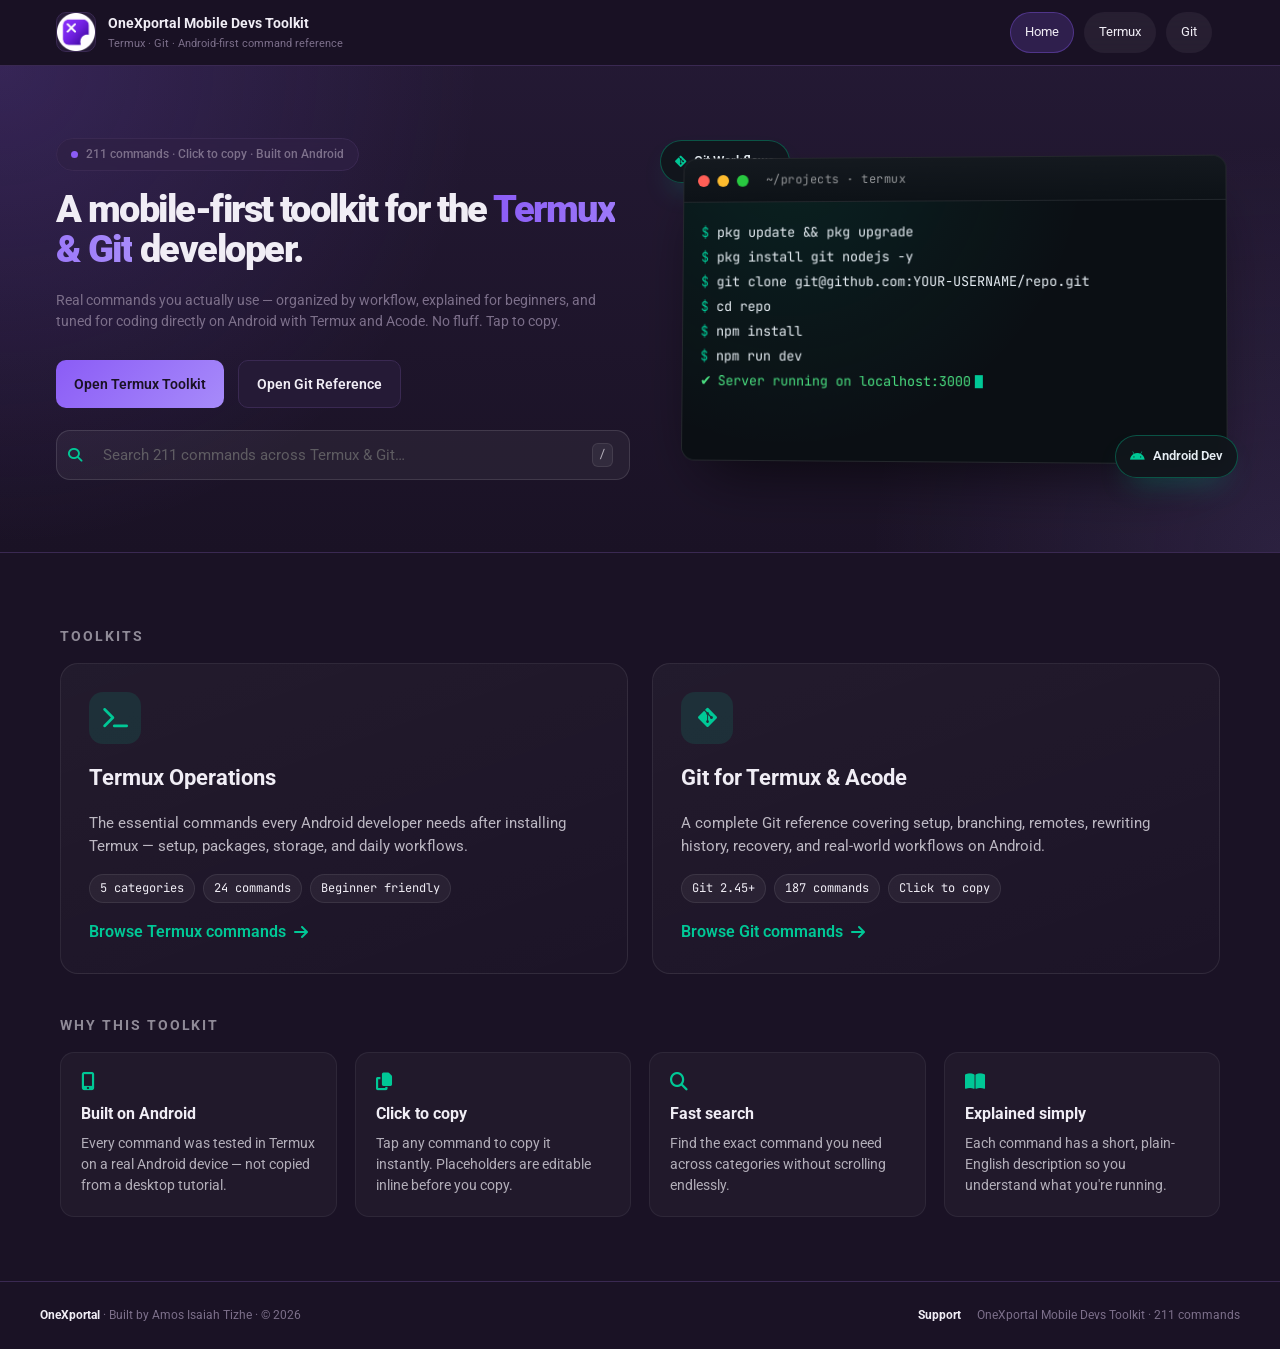
==== index.html @ 74a606c3 "refactor: update search input width to auto and enhance navigation links" ====
<!DOCTYPE html>
<html lang="en">
<head>
  <meta charset="UTF-8">
  <meta name="viewport" content="width=device-width, initial-scale=1.0">
  <title>OneXportal Mobile Devs Toolkit — Termux &amp; Git Command Reference for Android</title>
  <meta name="description" content="A handcrafted command toolkit for Android developers. Browse 24 Termux essentials and 187 Git commands — all click-to-copy, optimized for Termux and Acode.">
  <meta name="author" content="Amos Isaiah Tizhe — OneXportal">
  <link rel="icon" type="image/png" sizes="32x32" href="img/favicon.png">
  <link rel="icon" type="image/png" sizes="16x16" href="img/favicon.png">
  <link rel="stylesheet" href="https://cdnjs.cloudflare.com/ajax/libs/font-awesome/6.5.1/css/all.min.css">
  <link rel="preconnect" href="https://fonts.googleapis.com">
  <link
    href="https://fonts.googleapis.com/css2?family=Roboto:wght@400;500;700;900&family=JetBrains+Mono:wght@400;500;700&display=swap"
    rel="stylesheet">
  <link rel="stylesheet" href="assets/css/styles.css">

  <style>
    /* Index-only styles — scoped so they don't affect other pages */
    .home-main { max-width: 1200px; margin: 0 auto; padding: 32px 20px 64px; }

    .toolkit-grid {
      display: grid;
      grid-template-columns: repeat(auto-fit, minmax(280px, 1fr));
      gap: 24px;
      margin-top: 8px;
    }

    .toolkit-card {
      position: relative;
      display: flex;
      flex-direction: column;
      gap: 16px;
      padding: 28px;
      border-radius: 18px;
      background: linear-gradient(160deg, rgba(255,255,255,0.04), rgba(255,255,255,0.01));
      border: 1px solid rgba(255,255,255,0.08);
      text-decoration: none;
      color: inherit;
      transition: transform .25s ease, border-color .25s ease, box-shadow .25s ease;
      overflow: hidden;
    }
    .toolkit-card::before {
      content: "";
      position: absolute; inset: 0;
      background: radial-gradient(600px circle at var(--mx,50%) var(--my,0%), rgba(0,200,150,0.12), transparent 40%);
      opacity: 0; transition: opacity .3s ease;
      pointer-events: none;
    }
    .toolkit-card:hover { transform: translateY(-4px); border-color: rgba(0,200,150,0.4); box-shadow: 0 18px 40px -20px rgba(0,200,150,0.35); }
    .toolkit-card:hover::before { opacity: 1; }

    .toolkit-icon {
      width: 52px; height: 52px;
      display: grid; place-items: center;
      border-radius: 14px;
      background: rgba(0,200,150,0.12);
      color: #00c896;
      font-size: 22px;
    }
    .toolkit-card h3 { margin: 0; font-size: 22px; font-weight: 700; }
    .toolkit-card p  { margin: 0; opacity: .75; line-height: 1.55; font-size: 15px; }

    .toolkit-meta {
      display: flex; flex-wrap: wrap; gap: 8px;
      font-family: "JetBrains Mono", monospace;
      font-size: 12px;
    }
    .toolkit-meta span {
      padding: 4px 10px;
      border-radius: 999px;
      background: rgba(255,255,255,0.05);
      border: 1px solid rgba(255,255,255,0.08);
    }
    .toolkit-cta {
      margin-top: auto;
      display: inline-flex; align-items: center; gap: 8px;
      font-weight: 600; color: #00c896;
    }
    .toolkit-cta i { transition: transform .25s ease; }
    .toolkit-card:hover .toolkit-cta i { transform: translateX(4px); }

    .section-title {
      font-size: 14px; letter-spacing: .14em; text-transform: uppercase;
      opacity: .55; margin: 40px 0 16px;
      font-weight: 700;
    }

    .features {
      display: grid;
      grid-template-columns: repeat(auto-fit, minmax(220px, 1fr));
      gap: 18px;
    }
    .feature {
      padding: 20px; border-radius: 14px;
      background: rgba(255,255,255,0.03);
      border: 1px solid rgba(255,255,255,0.06);
    }
    .feature i { color: #00c896; font-size: 18px; margin-bottom: 10px; display: block; }
    .feature h4 { margin: 0 0 6px; font-size: 16px; }
    .feature p  { margin: 0; opacity: .7; font-size: 14px; line-height: 1.5; }

    /* ---- Search ---- */
    .search-wrap { position: relative; margin-top: 22px; max-width: 640px; }
    .search-box {
      display: flex; align-items: center; gap: 10px;
      padding: 12px 16px;
      border-radius: 14px;
      background: rgba(255,255,255,0.05);
      border: 1px solid rgba(255,255,255,0.12);
      transition: border-color .2s ease, box-shadow .2s ease;
      width: 100%;
    }
    .search-box:focus-within {
      border-color: rgba(0,200,150,0.55);
      box-shadow: 0 0 0 4px rgba(0,200,150,0.12);
    }
    .search-box i { color: #00c896; right: auto; left: 12px; font-size: 14px; position: absolute; pointer-events: none; }
    .search-box input {
      flex: 1; background: transparent; border: 0; outline: 0;
      color: inherit; font: inherit; font-size: 15px; padding-left: 30px;
    }

    .search-box input::placeholder {
  opacity: .7;
}

    .search-box kbd {
      font-family: "JetBrains Mono", monospace; font-size: 11px;
      padding: 2px 6px; border-radius: 6px;
      background: rgba(255,255,255,0.08);
      border: 1px solid rgba(255,255,255,0.12);
      opacity: .7;
    }
    .search-results {
      position: absolute; top: calc(100% + 8px); left: 0; right: 0;
      max-height: 60vh; overflow-y: auto;
      background: #111; color: #fff;
      border: 1px solid rgba(255,255,255,0.12);
      border-radius: 14px;
      box-shadow: 0 20px 50px -20px rgba(0,0,0,0.6);
      z-index: 50;
      display: none;
    }
    .search-results.open { display: block; }
    .search-status {
      padding: 14px 16px; font-size: 13px; opacity: .7;
    }
    .search-group-title {
      padding: 10px 16px 6px;
      font-size: 11px; letter-spacing: .14em; text-transform: uppercase;
      opacity: .55; font-weight: 700;
      position: sticky; top: 0; background: #111;
    }
    .search-item {
      display: block; padding: 10px 16px;
      text-decoration: none; color: inherit;
      border-top: 1px solid rgba(255,255,255,0.04);
    }
    .search-item:hover, .search-item.active { background: rgba(0,200,150,0.10); }
    .search-item code {
      font-family: "JetBrains Mono", monospace; font-size: 13px;
      color: #00c896; display: block;
      white-space: nowrap; overflow: hidden; text-overflow: ellipsis;
    }
    .search-item .desc {
      font-size: 12px; opacity: .65; margin-top: 2px;
      white-space: nowrap; overflow: hidden; text-overflow: ellipsis;
    }
    .search-item mark {
      background: rgba(0,200,150,0.30); color: inherit;
      padding: 0 1px; border-radius: 2px;
    }

    /* ---- Hero layout with terminal ---- */
    .hero-inner { display: grid; grid-template-columns: 1.05fr 1fr; gap: 48px; align-items: center; }
    @media (max-width: 960px) { .hero-inner { grid-template-columns: 1fr; gap: 36px; } }

    .hero-visual { position: relative; }

    .terminal {
      position: relative;
      border-radius: 14px;
      background: #0b0f14;
      border: 1px solid rgba(255,255,255,0.10);
      box-shadow: 0 30px 60px -25px rgba(0,0,0,0.7),
                  0 0 0 1px rgba(0,200,150,0.08) inset;
      overflow: hidden;
      font-family: "JetBrains Mono", monospace;
      transform: perspective(1400px) rotateY(-4deg) rotateX(2deg);
      transition: transform .4s ease;
    }
    .terminal:hover { transform: perspective(1400px) rotateY(-2deg) rotateX(1deg); }

    .terminal-head {
      display: flex; align-items: center; gap: 8px;
      padding: 12px 14px;
      background: linear-gradient(180deg, #14191f, #0d1217);
      border-bottom: 1px solid rgba(255,255,255,0.06);
    }
    .terminal-dot { width: 12px; height: 12px; border-radius: 50%; display: inline-block; }
    .terminal-dot.r { background: #ff5f57; }
    .terminal-dot.y { background: #febc2e; }
    .terminal-dot.g { background: #28c840; }
    .terminal-title {
      margin-left: 10px; font-size: 12px; color: rgba(255,255,255,0.55);
      letter-spacing: .04em;
    }

    .terminal-body {
      padding: 18px 18px 22px;
      font-size: 13.5px;
      line-height: 1.85;
      color: #e6edf3;
      background:
        radial-gradient(600px circle at 20% -20%, rgba(0,200,150,0.10), transparent 50%),
        #0b0f14;
      min-height: 260px;
    }
    .terminal-body .line { display: block; white-space: pre-wrap; }
    .terminal-body .prompt { color: #00c896; user-select: none; margin-right: 8px; }
    .terminal-body .cmd { color: #e6edf3; }
    .terminal-body .ok  { color: #4ade80; }
    .terminal-body .tick { color: #4ade80; margin-right: 6px; }
    .terminal-body .cursor {
      display: inline-block; width: 8px; height: 1em; vertical-align: -2px;
      background: #00c896; margin-left: 4px;
      animation: blink 1s steps(1) infinite;
    }
    @keyframes blink { 50% { opacity: 0; } }

    .terminal-line.typing { visibility: hidden; }
    .terminal-line.typing.shown { visibility: visible; }

    /* Floating badges */
    .float-badge {
      position: absolute;
      display: inline-flex; align-items: center; gap: 8px;
      padding: 10px 14px;
      border-radius: 999px;
      background: rgba(17,22,28,0.92);
      backdrop-filter: blur(6px);
      border: 1px solid rgba(0,200,150,0.35);
      color: #e6edf3; font-size: 13px; font-weight: 600;
      box-shadow: 0 14px 30px -14px rgba(0,200,150,0.45);
      animation: floatY 5s ease-in-out infinite;
    }
    .float-badge i { color: #00c896; }
    .float-badge.tl { top: -16px; left: -18px; animation-delay: -1s; }
    .float-badge.br { bottom: -16px; right: -14px; animation-delay: -3s; }
    @keyframes floatY {
      0%, 100% { transform: translateY(0); }
      50%      { transform: translateY(-8px); }
    }
    @media (max-width: 480px) {
      .float-badge.tl { left: 8px; }
      .float-badge.br { right: 8px; }
    }
  </style>
</head>

<body>
  <!-- Header -->
  <header class="header">
    <div class="header-inner">
      <div class="header-left">
        <div class="logo-box">
          <img src="img/logo.png" alt="OneXportal Logo" class="logo-img">
        </div>
        <div class="brand">
          <div class="brand-text">OneXportal Mobile Devs Toolkit</div>
          <div class="brand-sub">Termux · Git · Android-first command reference</div>
        </div>
      </div>

      <div class="header-right">
        <input type="checkbox" id="navToggle" class="nav-toggle-input" hidden>
        <label for="navToggle" class="nav-toggle-btn" aria-label="Toggle navigation">
          <i class="fa-solid fa-bars"></i>
          <i class="fa-solid fa-xmark"></i>
        </label>

        <nav class="header-nav" aria-label="Primary navigation">
          <a href="index.html" class="nav-link active">Home</a>
          <a href="termux-ops.html" class="nav-link">Termux</a>
          <a href="git-termux.html" class="nav-link">Git</a>
        </nav>
      </div>
    </div>
  </header>

  <!-- Hero -->
  <section class="hero">
    <div class="hero-inner">
      <div class="hero-content">
        <span class="hero-badge">
          <span class="pulse-dot"></span>
          211 commands · Click to copy · Built on Android
        </span>

        <h1>
          A mobile-first toolkit for the
          <span class="gradient">Termux &amp; Git</span>
          developer.
        </h1>

        <p class="hero-description">
          Real commands you actually use — organized by workflow, explained for beginners,
          and tuned for coding directly on Android with Termux and Acode. No fluff. Tap to copy.
        </p>

        <div class="hero-actions">
          <a href="termux-ops.html" class="hero-btn primary-btn">Open Termux Toolkit</a>
          <a href="git-termux.html" class="hero-btn secondary-btn">Open Git Reference</a>
        </div>

        <div class="search-wrap">
          <div class="search-box" role="search">
            <i class="fa-solid fa-magnifying-glass"></i>
            <input
              id="globalSearch"
              type="search"
              autocomplete="off"
              spellcheck="false"
              placeholder="Search 211 commands across Termux & Git…"
              aria-label="Search commands across toolkits"
              aria-controls="searchResults"
            >
            <kbd>/</kbd>
          </div>
          <div id="searchResults" class="search-results" role="listbox" aria-label="Search results"></div>
        </div>
      </div>

      <!-- Hero visual: animated terminal -->
      <div class="hero-visual">
        <div class="float-badge tl"><i class="fa-brands fa-git-alt"></i> Git Workflows</div>

        <div class="terminal" aria-hidden="true">
          <div class="terminal-head">
            <span class="terminal-dot r"></span>
            <span class="terminal-dot y"></span>
            <span class="terminal-dot g"></span>
            <span class="terminal-title">~/projects · termux</span>
          </div>
          <div class="terminal-body" id="termBody">
            <span class="line"><span class="prompt">$</span><span class="cmd">pkg update &amp;&amp; pkg upgrade</span></span>
            <span class="line"><span class="prompt">$</span><span class="cmd">pkg install git nodejs -y</span></span>
            <span class="line"><span class="prompt">$</span><span class="cmd">git clone git@github.com:YOUR-USERNAME/repo.git</span></span>
            <span class="line"><span class="prompt">$</span><span class="cmd">cd repo</span></span>
            <span class="line"><span class="prompt">$</span><span class="cmd">npm install</span></span>
            <span class="line"><span class="prompt">$</span><span class="cmd">npm run dev</span></span>
            <span class="line"><span class="tick">✔</span><span class="ok">Server running on localhost:3000</span><span class="cursor"></span></span>
          </div>
        </div>

        <div class="float-badge br"><i class="fa-brands fa-android"></i> Android Dev</div>
      </div>
    </div>
  </section>

  <!-- Main -->
  <main id="mainContent" class="home-main">

    <div class="section-title">Toolkits</div>
    <div class="toolkit-grid">

      <a href="termux-ops.html" class="toolkit-card" data-tilt>
        <div class="toolkit-icon"><i class="fa-solid fa-terminal"></i></div>
        <h3>Termux Operations</h3>
        <p>The essential commands every Android developer needs after installing Termux — setup, packages, storage, and daily workflows.</p>
        <div class="toolkit-meta">
          <span>5 categories</span>
          <span>24 commands</span>
          <span>Beginner friendly</span>
        </div>
        <span class="toolkit-cta">Browse Termux commands <i class="fa-solid fa-arrow-right"></i></span>
      </a>

      <a href="git-termux.html" class="toolkit-card" data-tilt>
        <div class="toolkit-icon"><i class="fa-brands fa-git-alt"></i></div>
        <h3>Git for Termux &amp; Acode</h3>
        <p>A complete Git reference covering setup, branching, remotes, rewriting history, recovery, and real-world workflows on Android.</p>
        <div class="toolkit-meta">
          <span>Git 2.45+</span>
          <span>187 commands</span>
          <span>Click to copy</span>
        </div>
        <span class="toolkit-cta">Browse Git commands <i class="fa-solid fa-arrow-right"></i></span>
      </a>

    </div>

    <div class="section-title">Why this toolkit</div>
    <div class="features">
      <div class="feature">
        <i class="fa-solid fa-mobile-screen-button"></i>
        <h4>Built on Android</h4>
        <p>Every command was tested in Termux on a real Android device — not copied from a desktop tutorial.</p>
      </div>
      <div class="feature">
        <i class="fa-solid fa-copy"></i>
        <h4>Click to copy</h4>
        <p>Tap any command to copy it instantly. Placeholders are editable inline before you copy.</p>
      </div>
      <div class="feature">
        <i class="fa-solid fa-magnifying-glass"></i>
        <h4>Fast search</h4>
        <p>Find the exact command you need across categories without scrolling endlessly.</p>
      </div>
      <div class="feature">
        <i class="fa-solid fa-book-open"></i>
        <h4>Explained simply</h4>
        <p>Each command has a short, plain-English description so you understand what you're running.</p>
      </div>
    </div>

  </main>

  <!-- Footer -->
  <footer class="footer">
    <div class="footer-inner">
      <div>
        <a href="https://amos-isaiah-tizhe.onrender.com" target="_blank"><strong>OneXportal</strong></a>
        · Built by Amos Isaiah Tizhe · © 2026
      </div>
      <div class="footer-links">
        <a href="https://amos-isaiah-tizhe.onrender.com/#contact" target="_blank"><strong>Support</strong></a>
        <span>OneXportal Mobile Devs Toolkit · 211 commands</span>
      </div>
    </div>
  </footer>

  <script>
    // Subtle hover-glow tracking on toolkit cards (progressive enhancement)
    document.querySelectorAll('[data-tilt]').forEach(card => {
      card.addEventListener('pointermove', e => {
        const r = card.getBoundingClientRect();
        card.style.setProperty('--mx', `${e.clientX - r.left}px`);
        card.style.setProperty('--my', `${e.clientY - r.top}px`);
      });
    });

    /* ---------------- Global Search ---------------- */
    (function () {
      const input   = document.getElementById('globalSearch');
      const results = document.getElementById('searchResults');
      if (!input || !results) return;

      const SOURCES = [
        { label: 'Termux Operations', url: 'termux-ops.html' },
        { label: 'Git for Termux & Acode', url: 'git-termux.html' },
      ];

      let index = null;     // [{label, url, cmd, desc, anchor}]
      let loading = null;
      let activeIdx = -1;

      function escapeHtml(s) {
        return s.replace(/[&<>"']/g, c => ({
          '&':'&amp;','<':'&lt;','>':'&gt;','"':'&quot;',"'":'&#39;'
        }[c]));
      }
      function highlight(text, q) {
        const esc = escapeHtml(text);
        if (!q) return esc;
        const re = new RegExp('(' + q.replace(/[.*+?^${}()|[\]\\]/g, '\\$&') + ')', 'ig');
        return esc.replace(re, '<mark>$1</mark>');
      }

      // Pull commands + nearest description from a fetched HTML doc.
      function extract(doc, source) {
        const items = [];
        // Candidate command nodes: anything that looks like a command tile.
        const nodes = doc.querySelectorAll(
          '[data-command], [data-copy], .command, .cmd, .command-text, pre code, pre, code'
        );
        const seen = new Set();
        nodes.forEach(node => {
          const cmd = (node.getAttribute('data-command')
                    || node.getAttribute('data-copy')
                    || node.textContent || '').trim();
          if (!cmd || cmd.length < 2 || cmd.length > 400) return;
          // Skip inline <code> inside paragraphs (noise) — keep block-ish ones.
          if (node.tagName === 'CODE' && node.parentElement &&
              node.parentElement.tagName !== 'PRE' &&
              !node.closest('.command, .cmd, [data-command], [data-copy]')) return;

          const key = cmd.toLowerCase();
          if (seen.has(key)) return;
          seen.add(key);

          // Find a description near the command.
          const container = node.closest('li, article, .card, .command-card, .item, tr, .row') || node.parentElement;
          let desc = '';
          if (container) {
            const d = container.querySelector('.description, .desc, .explanation, p, small, td:nth-child(2)');
            if (d && d !== node) desc = d.textContent.trim().replace(/\s+/g, ' ').slice(0, 160);
          }

          // Best available anchor on the page.
          let anchor = '';
          const withId = node.closest('[id]') || (container && container.closest && container.closest('[id]'));
          if (withId && withId.id) anchor = '#' + withId.id;

          items.push({ ...source, cmd, desc, anchor });
        });
        return items;
      }

      async function buildIndex() {
        if (index) return index;
        if (loading) return loading;
        results.classList.add('open');
        results.innerHTML = '<div class="search-status">Indexing commands…</div>';
        loading = Promise.all(SOURCES.map(async src => {
          try {
            const res = await fetch(src.url, { credentials: 'same-origin' });
            const html = await res.text();
            const doc = new DOMParser().parseFromString(html, 'text/html');
            return extract(doc, src);
          } catch (e) {
            console.warn('Search: failed to index', src.url, e);
            return [];
          }
        })).then(chunks => {
          index = chunks.flat();
          return index;
        });
        return loading;
      }

      function render(q) {
        if (!q) { results.classList.remove('open'); results.innerHTML = ''; return; }
        if (!index) {
          results.classList.add('open');
          results.innerHTML = '<div class="search-status">Indexing commands…</div>';
          return;
        }
        const ql = q.toLowerCase();
        const matches = index.filter(it =>
          it.cmd.toLowerCase().includes(ql) || (it.desc && it.desc.toLowerCase().includes(ql))
        ).slice(0, 50);

        if (!matches.length) {
          results.classList.add('open');
          results.innerHTML = `<div class="search-status">No commands match “${escapeHtml(q)}”.</div>`;
          return;
        }

        // Group by source.
        const groups = {};
        matches.forEach(m => { (groups[m.label] ||= []).push(m); });

        let html = '';
        for (const label of Object.keys(groups)) {
          html += `<div class="search-group-title">${escapeHtml(label)} · ${groups[label].length}</div>`;
          html += groups[label].map((m, i) => `
            <a class="search-item" href="${m.url}${m.anchor}" data-idx="${i}">
              <code>${highlight(m.cmd, q)}</code>
              ${m.desc ? `<div class="desc">${highlight(m.desc, q)}</div>` : ''}
            </a>
          `).join('');
        }
        results.classList.add('open');
        results.innerHTML = html;
        activeIdx = -1;
      }

      let debounce;
      input.addEventListener('input', () => {
        const q = input.value.trim();
        clearTimeout(debounce);
        if (!q) { results.classList.remove('open'); return; }
        debounce = setTimeout(async () => {
          await buildIndex();
          render(q);
        }, 120);
      });

      input.addEventListener('focus', () => {
        if (input.value.trim()) results.classList.add('open');
      });

      // Keyboard navigation
      input.addEventListener('keydown', e => {
        const items = results.querySelectorAll('.search-item');
        if (!items.length) return;
        if (e.key === 'ArrowDown') { e.preventDefault(); activeIdx = (activeIdx + 1) % items.length; }
        else if (e.key === 'ArrowUp') { e.preventDefault(); activeIdx = (activeIdx - 1 + items.length) % items.length; }
        else if (e.key === 'Enter' && activeIdx >= 0) { e.preventDefault(); items[activeIdx].click(); return; }
        else if (e.key === 'Escape') { results.classList.remove('open'); input.blur(); return; }
        else return;
        items.forEach(el => el.classList.remove('active'));
        const el = items[activeIdx];
        if (el) { el.classList.add('active'); el.scrollIntoView({ block: 'nearest' }); }
      });

      // Close on outside click
      document.addEventListener('click', e => {
        if (!e.target.closest('.search-wrap')) results.classList.remove('open');
      });

      // Global "/" shortcut to focus search
      document.addEventListener('keydown', e => {
        if (e.key === '/' && !/^(INPUT|TEXTAREA|SELECT)$/.test(document.activeElement.tagName)) {
          e.preventDefault();
          input.focus();
        }
      });
    })();
  </script>
</body>
</html>
---- assets/css/styles.css ----
*,
*::before,
*::after {
  box-sizing: border-box;
  margin: 0;
  padding: 0;
}

:root {
  --bg: #1a1225;
  --fg: #f0edf5;
  --card: #251a36;
  --border: #3a2952;
  --primary: #8b5cf6;
  --primary-fg: #faf5ff;
  --glow: #a78bfa;
  --muted: #7c6f8a;
  --accent: #2f2044;
  --code-bg: #150e20;
  --success: #34d399;
  --warning: #fbbf24;
  --info: #60a5fa;
  --destructive: #ef4444;
  --radius: 12px;
  --font-sans: "Roboto", system-ui, sans-serif;
  --font-mono: "JetBrains Mono", monospace;
}

body {
  background: var(--bg);
  color: var(--fg);
  font-family: var(--font-sans);
  -webkit-font-smoothing: antialiased;
  line-height: 1.6;
  overflow-x: hidden;
}

a {
  color: var(--primary);
  text-decoration: none;
}
a:hover {
  text-decoration: underline;
}

/* Scrollbar */
::-webkit-scrollbar {
  height: 8px;
  width: 8px;
}
::-webkit-scrollbar-thumb {
  background: var(--border);
  border-radius: 4px;
}
::-webkit-scrollbar-track {
  background: transparent;
}

/* =========================================================
   Header
   GitHub-style responsive layout
   ========================================================= */

.header {
  position: sticky;
  top: 0;
  z-index: 100;

  border-bottom: 1px solid var(--border);

  background: rgba(26, 18, 37, 0.88);

  backdrop-filter: blur(20px);
}

.header-inner {
  max-width: 1200px;

  margin: 0 auto;

  padding: 12px 16px;

  display: flex;
  align-items: center;
  justify-content: space-between;

  gap: 16px;
}

/* Left section */
.header-left {
  display: flex;
  align-items: center;
  gap: 12px;

  min-width: 0;
  flex: 0 1 auto;
}

.header-center {
  flex: 1;
  min-width: 0;
  display: flex;
  justify-content: center;
}

.header-right {
  display: flex;
  align-items: center;
  gap: 10px;
  flex-shrink: 0;
}

/* Logo wrapper */
.logo-box {
  display: flex;
  align-items: center;
  justify-content: center;

  width: 40px;
  height: 40px;

  flex-shrink: 0;

  border-radius: 10px;

  overflow: hidden;

  background: var(--card);

  border: 1px solid var(--border);
}

/* Logo image */
.logo-img {
  width: 100%;
  height: 100%;

  object-fit: cover;

  display: block;
}

/* Brand wrapper */
.brand {
  min-width: 0;
}

/* Title */
.brand-text {
  font-size: 14px;
  font-weight: 700;

  white-space: nowrap;
  overflow: hidden;
  text-overflow: ellipsis;
}

/* Subtitle */
.brand-sub {
  font-size: 11px;

  color: var(--muted);

  white-space: nowrap;
  overflow: hidden;
  text-overflow: ellipsis;
}

/* Search container */
.search-wrap {
  position: relative;

  display: flex;
  align-items: center;
}

/* Search icon */
.search-wrap i {
  position: absolute;
  left: 12px;

  font-size: 12px;

  color: var(--muted);

  pointer-events: none;
}

/* Search input */
.search-input {
  width: auto;

  padding: 9px 14px 9px 34px;

  border-radius: 10px;

  border: 1px solid var(--border);

  background: var(--card);

  color: var(--fg);

  font-family: var(--font-mono);
  font-size: 13px;

  outline: none;

  transition:
    border-color 0.2s,
    background 0.2s;
}

.search-input::placeholder {
  color: var(--muted);
}

.search-input:focus {
  border-color: var(--primary);

  background: var(--accent);
}

.header-nav {
  display: flex;
  align-items: center;
  gap: 10px;
  margin-right: 12px;
}

.header-nav .nav-link {
  display: inline-flex;
  align-items: center;
  justify-content: center;
  padding: 9px 14px;
  border-radius: 999px;
  border: 1px solid transparent;
  background: rgba(255, 255, 255, 0.06);
  color: var(--fg);
  font-size: 13px;
  transition:
    background 0.2s,
    border-color 0.2s,
    color 0.2s;
}

.header-nav .nav-link:hover,
.header-nav .nav-link.active {
  background: rgba(139, 92, 246, 0.2);
  border-color: rgba(139, 92, 246, 0.36);
}

.nav-toggle-btn {
  display: none;
  align-items: center;
  justify-content: center;
  width: 40px;
  height: 40px;
  border-radius: 12px;
  border: 1px solid var(--border);
  background: var(--card);
  color: var(--fg);
  cursor: pointer;
}

.nav-toggle-btn i {
  font-size: 16px;
}

.nav-toggle-btn .fa-xmark {
  display: none;
}

.nav-toggle-input:checked + .nav-toggle-btn .fa-bars {
  display: none;
}

.nav-toggle-input:checked + .nav-toggle-btn .fa-xmark {
  display: inline-block;
}

/* =========================================================
   Mobile
   ========================================================= */

@media (max-width: 768px) {
  .header-inner {
    flex-wrap: wrap;
    align-items: center;
    justify-content: space-between;
  }

  .header-left {
    flex: 1 1 auto;
    min-width: 0;
  }

  .header-right {
    flex: 0 0 auto;
    order: 1;
  }

  .header-center {
    order: 2;
    width: 100%;
    margin-top: 12px;
    justify-content: stretch;
  }

  .search-wrap {
    width: 100%;
  }

  .search-input {
    width: 100%;
  }

  .brand-text,
  .brand-sub {
    white-space: normal;
  }

  .nav-toggle-btn {
    display: inline-flex;
  }

  .header-nav {
    flex-direction: column;
    align-items: stretch;
    gap: 10px;
    width: 100%;
    max-height: 0;
    overflow: hidden;
    transition:
      max-height 0.28s ease,
      opacity 0.28s ease;
    opacity: 0;
    margin-top: 12px;
    padding: 0;
    border: 1px solid transparent;
    border-radius: 14px;
    background: rgba(26, 18, 37, 0.96);
  }

  .nav-toggle-input:checked + .nav-toggle-btn + .header-nav {
    max-height: 260px;
    opacity: 1;
    border-color: var(--border);
    padding: 12px;
  }

  .header-nav .nav-link {
    width: 100%;
    justify-content: center;
  }
}

/* =========================================================
   HERO SECTION
   ========================================================= */

.hero {
  position: relative;
  overflow: hidden;
  border-bottom: 1px solid var(--border);

  background:
    radial-gradient(
      circle at top left,
      rgba(139, 92, 246, 0.18),
      transparent 35%
    ),
    radial-gradient(
      circle at bottom right,
      rgba(167, 139, 250, 0.12),
      transparent 30%
    ),
    linear-gradient(180deg, rgba(37, 26, 54, 0.85), rgba(26, 18, 37, 1));
}

/* Layout */
.hero-inner {
  max-width: 1200px;
  margin: 0 auto;

  display: grid;
  grid-template-columns: 1.1fr 0.9fr;
  gap: 48px;

  align-items: center;

  padding: 72px 16px;
}

/* Left Side */
.hero-content {
  min-width: 0;
}

/* Badge */
.hero-badge {
  display: inline-flex;
  align-items: center;
  gap: 8px;

  padding: 6px 14px;

  border-radius: 999px;
  border: 1px solid var(--border);

  background: rgba(47, 32, 68, 0.75);

  color: var(--muted);

  font-size: 12px;
  font-weight: 500;

  backdrop-filter: blur(12px);
}

.pulse-dot {
  width: 7px;
  height: 7px;
  border-radius: 999px;
  background: var(--primary);

  animation: pulse 2s infinite;
}

@keyframes pulse {
  0%,
  100% {
    opacity: 1;
    transform: scale(1);
  }

  50% {
    opacity: 0.45;
    transform: scale(1.2);
  }
}

/* Title */
.hero h1 {
  margin-top: 18px;

  font-size: clamp(2rem, 3vw, 4.4rem);
  line-height: 1.05;
  letter-spacing: -0.04em;

  font-weight: 900;

  max-width: 700px;
}

.gradient {
  background: linear-gradient(90deg, var(--primary), var(--glow));

  -webkit-background-clip: text;
  -webkit-text-fill-color: transparent;
  background-clip: text;
}

/* Description */
.hero-description {
  margin-top: 20px;

  max-width: 620px;

  color: var(--muted);

  font-size: 14px;
  line-height: 1.5;
}

/* Buttons */
.hero-actions {
  display: flex;
  flex-wrap: wrap;
  gap: 14px;

  margin-top: 28px;
}

.hero-btn {
  display: inline-flex;
  align-items: center;
  justify-content: center;

  padding: 12px 18px;

  border-radius: 10px;

  font-size: 14px;
  font-weight: 600;

  text-decoration: none;

  transition:
    transform 0.2s,
    border-color 0.2s,
    background 0.2s;
}

.hero-btn:hover {
  transform: translateY(-2px);
  text-decoration: none;
}

.primary-btn {
  background: linear-gradient(135deg, var(--primary), var(--glow));

  color: var(--bg);
}

.secondary-btn {
  border: 1px solid var(--border);
  background: var(--card);

  color: var(--fg);
}

.secondary-btn:hover {
  border-color: var(--primary);
}

/* Stats */
.hero-stats {
  display: flex;
  flex-wrap: wrap;
  gap: 14px;

  margin-top: 34px;
}

.stat-card {
  min-width: 130px;

  padding: 14px;

  border-radius: 12px;
  border: 1px solid var(--border);

  background: rgba(47, 32, 68, 0.55);

  backdrop-filter: blur(10px);
}

.stat-card strong {
  display: block;

  font-size: 18px;
  font-weight: 800;

  color: var(--fg);
}

.stat-card span {
  font-size: 12px;
  color: var(--muted);
}

/* =========================================================
   RIGHT SIDE PREVIEW
   ========================================================= */

.hero-preview {
  position: relative;
}

/* Fake terminal window */
.preview-window {
  position: relative;

  border-radius: 18px;
  overflow: hidden;

  border: 1px solid rgba(139, 92, 246, 0.25);

  background: rgba(21, 14, 32, 0.95);

  box-shadow:
    0 20px 60px rgba(0, 0, 0, 0.5),
    0 0 80px rgba(139, 92, 246, 0.15);

  transform: perspective(1200px) rotateY(-6deg) rotateX(2deg);
}

/* Topbar */
.preview-topbar {
  display: flex;
  gap: 8px;

  padding: 14px;

  border-bottom: 1px solid var(--border);

  background: rgba(47, 32, 68, 0.9);
}

.preview-topbar span {
  width: 10px;
  height: 10px;
  border-radius: 999px;

  background: var(--muted);
}

/* Code area */
.preview-body {
  padding: 14px;
}

.preview-body pre {
  overflow-x: auto;
}

.preview-body code {
  font-family: var(--font-mono);

  font-size: 12px;
  line-height: 1.5;

  color: #c4b5fd;
}

/* Floating cards */
.floating-card {
  position: absolute;

  display: flex;
  align-items: center;
  gap: 8px;

  padding: 10px 14px;

  border-radius: 999px;

  border: 1px solid var(--border);

  background: rgba(37, 26, 54, 0.92);

  backdrop-filter: blur(12px);

  color: var(--fg);

  font-size: 12px;
  font-weight: 600;

  box-shadow: 0 10px 30px rgba(0, 0, 0, 0.3);
}

.floating-card i {
  color: var(--primary);
}

.floating-1 {
  top: -18px;
  right: 10px;
}

.floating-2 {
  bottom: -18px;
  left: -10px;
}

/* =========================================================
   RESPONSIVE
   ========================================================= */

@media (max-width: 960px) {
  .hero-inner {
    grid-template-columns: 1fr;
    gap: 40px;
  }

  .hero-preview {
    width: 100%;
  }

  .preview-window {
    transform: none;
  }
}

@media (max-width: 640px) {
  .hero-inner {
    padding: 56px 16px;
    flex-direction: column;
    display: flex;
  }

  .hero h1 {
    font-size: 2.5rem;
  }

  .hero-description {
    font-size: 15px;
  }

  .hero-actions {
    flex-direction: inline-flex;
    align-items: center;
  }

  .hero-btn {
    width: auto;
  }

  .hero-stats {
    flex-direction: column;
    align-items: center;
    gap: 12px;
  }

  .stat-card {
    width: 100%;
    padding: 6px 8px;
  }

  .floating-card {
    display: none;
  }
}
/* Layout */
.main-layout {
  max-width: 1200px;
  margin: 0 auto;
  display: grid;
  gap: 24px;
  padding: 32px 16px;
  overflow-x: hidden;
  grid-template-columns: minmax(0, 1fr);
}

@media (min-width: 768px) {
  .main-layout {
    grid-template-columns: minmax(0, 220px) minmax(0, 1fr);
  }
}

/* Nav */
.sidebar-nav {
  display: flex;
  flex-wrap: wrap;
  gap: 4px;
  flex-direction: column;
  overflow-wrap: anywhere;
  min-width: 0;
}
@media (min-width: 768px) {
  .sidebar-nav {
    flex-direction: column;
    position: sticky;
    top: 65px;
    align-self: start;
  }
}
.cat-link {
  display: flex;
  align-items: center;
  gap: 8px;
  padding: 8px 12px;
  border-radius: 10px;
  font-size: 14px;
  color: var(--muted);
  border: 1px solid transparent;
  transition: all 0.2s;
  text-decoration: none;
}
.cat-link:hover {
  background: var(--card);
  color: var(--fg);
  text-decoration: none;
}
.cat-link.active {
  border-color: var(--border);
  background: var(--card);
  color: var(--fg);
}
.cat-link i {
  width: 16px;
  text-align: center;
  font-size: 12px;
}
.cat-link span {
  white-space: nowrap;
}

/* Sections */
.category-section {
  margin-bottom: 48px;
  scroll-margin-top: 96px;
}
.category-section h2 {
  display: flex;
  align-items: center;
  gap: 8px;
  font-size: 24px;
  font-weight: 700;
  letter-spacing: -0.01em;
}
.category-section h2 i {
  color: var(--primary);
  font-size: 20px;
}
.cat-desc {
  font-size: 14px;
  color: var(--muted);
  margin: 4px 0 20px;
}

/* Cards grid */
.cards-grid {
  display: grid;
  gap: 16px;
  grid-template-columns: 1fr;
}

/* Tablet */
@media (min-width: 768px) {
  .cards-grid {
    grid-template-columns: repeat(2, minmax(0, 1fr));
  }
}

/* Optional: wider desktop */
@media (min-width: 1200px) {
  .cards-grid {
    grid-template-columns: repeat(2, minmax(0, 1fr));
  }
}

/* Card */
.command-card {
  display: flex;
  flex-direction: column;
  border-radius: var(--radius);
  border: 1px solid var(--border);
  background: linear-gradient(180deg, var(--card), rgba(47, 32, 68, 0.3));
  padding: 20px;
  transition: border-color 0.2s;
  min-width: 0;
  overflow: hidden;
}
.command-card:hover {
  border-color: rgba(139, 92, 246, 0.4);
}
.card-header {
  display: flex;
  align-items: start;
  justify-content: space-between;
  gap: 8px;
  margin-bottom: 12px;
}
.card-header h3 {
  font-size: 15px;
  font-weight: 600;
  line-height: 1.3;
}
.danger-badge {
  flex-shrink: 0;
  border-radius: 999px;
  background: rgba(239, 68, 68, 0.15);
  padding: 2px 8px;
  font-size: 10px;
  font-weight: 700;
  text-transform: uppercase;
  letter-spacing: 0.05em;
  color: var(--destructive);
}

/* Code block */
.code-block {
  position: relative;
  margin-bottom: 12px;
  border-radius: 10px;
  border: 1px solid var(--border);
  background: var(--code-bg);
}
.code-block pre {
  overflow-x: auto;
  padding: 12px 60px 12px 12px;
  font-family: var(--font-mono);
  font-size: 12.5px;
  line-height: 1.6;
  color: var(--primary);
  overflow-x: auto;
  white-space: pre-wrap;
  word-break: break-word;
}
.copy-btn {
  position: absolute;
  right: 8px;
  top: 8px;
  border-radius: 6px;
  border: 1px solid var(--border);
  background: var(--accent);
  padding: 4px 10px;
  font-family: var(--font-sans);
  font-size: 11px;
  color: var(--muted);
  cursor: pointer;
  transition: all 0.2s;
}
.copy-btn:hover {
  border-color: var(--primary);
  color: var(--primary);
}
.copy-btn.copied {
  border-color: var(--primary);
  background: var(--primary);
  color: var(--bg);
}

.description {
  font-size: 14px;
  line-height: 1.6;
  color: rgba(240, 237, 245, 0.85);
  margin-bottom: 8px;
}

.how-to-use {
  margin-bottom: 8px;
  border-radius: 10px;
  background: rgba(96, 165, 250, 0.08);
  border: 1px solid rgba(96, 165, 250, 0.2);
  padding: 12px;
}
.how-to-use .label {
  display: block;
  font-size: 10.5px;
  font-weight: 600;
  text-transform: uppercase;
  letter-spacing: 0.1em;
  color: var(--info);
  margin-bottom: 4px;
}
.how-to-use p {
  font-size: 13px;
  line-height: 1.6;
  color: var(--muted);
}

.when-to-use {
  margin-top: auto;
  border-top: 1px solid var(--border);
  padding-top: 12px;
}
.when-to-use .label {
  display: block;
  font-size: 10.5px;
  font-weight: 600;
  text-transform: uppercase;
  letter-spacing: 0.1em;
  color: rgba(139, 92, 246, 0.85);
  margin-bottom: 4px;
}
.when-to-use p {
  font-size: 13.5px;
  color: var(--muted);
}

.tip-box {
  margin-top: 8px;
  border-radius: 10px;
  background: rgba(251, 191, 36, 0.08);
  border: 1px solid rgba(251, 191, 36, 0.2);
  padding: 8px 12px;
}
.tip-box p {
  font-size: 13px;
  color: var(--warning);
}

/* Stats */
.stats-box {
  margin-top: 16px;
  border-radius: var(--radius);
  border: 1px solid var(--border);
  background: var(--card);
  padding: 24px;
  text-align: center;
  font-size: 14px;
  color: var(--muted);
}
.stats-box .highlight {
  font-weight: 700;
  color: var(--primary);
}

/* Footer */
.footer {
  border-top: 1px solid var(--border);
  padding: 24px 16px;
}
.footer-inner {
  max-width: 1200px;
  margin: 0 auto;
  display: flex;
  flex-wrap: wrap;
  align-items: center;
  justify-content: space-between;
  gap: 12px;
  font-size: 12px;
  color: var(--muted);
}
.footer-inner strong {
  color: var(--fg);
}
.footer-links {
  display: flex;
  gap: 16px;
}

/* Empty state */
.empty-state {
  border-radius: var(--radius);
  border: 1px solid var(--border);
  background: var(--card);
  padding: 32px;
  text-align: center;
  color: var(--muted);
}

/* Search result count */
.result-count {
  margin-top: 16px;
  text-align: center;
  font-size: 14px;
  color: var(--muted);
}
/* =========================================================
   Refactor: GitHub-style category dropdown + edit/copy UX
   ========================================================= */

/* Single-column layout — category nav is now a dropdown */
.main-layout {
  grid-template-columns: minmax(0, 1fr) !important;
}
@media (min-width: 768px) {
  .main-layout {
    grid-template-columns: minmax(0, 1fr) !important;
  }
}

/* Dropdown shell */
.category-menu {
  position: relative;
  width: 100%;
  max-width: 360px;
}

.category-menu-trigger {
  display: inline-flex;
  align-items: center;
  gap: 10px;
  width: 100%;
  padding: 10px 14px;
  border-radius: 10px;
  border: 1px solid var(--border);
  background: var(--card);
  color: var(--fg);
  font-family: var(--font-sans);
  font-size: 14px;
  font-weight: 500;
  cursor: pointer;
  transition:
    border-color 0.2s,
    background 0.2s;
}
.category-menu-trigger:hover {
  border-color: var(--primary);
}
.category-menu-trigger[aria-expanded="true"] {
  border-color: var(--primary);
  background: var(--accent);
}
.category-menu-label {
  color: var(--muted);
  font-size: 12px;
  text-transform: uppercase;
  letter-spacing: 0.06em;
}
.category-menu-current {
  flex: 1;
  text-align: left;
  color: var(--fg);
  font-weight: 600;
  white-space: nowrap;
  overflow: hidden;
  text-overflow: ellipsis;
}
.category-menu-caret {
  transition: transform 0.2s;
  font-size: 11px;
  color: var(--muted);
}
.category-menu-trigger[aria-expanded="true"] .category-menu-caret {
  transform: rotate(180deg);
}

/* Dropdown panel — GitHub menu style */
.category-menu-panel {
  position: absolute;
  top: calc(100% + 8px);
  left: 0;
  right: auto;
  z-index: 60;
  width: min(360px, calc(100vw - 32px));
  max-height: min(70vh, 480px);
  display: flex;
  flex-direction: column;
  border-radius: 12px;
  border: 1px solid var(--border);
  background: var(--card);
  box-shadow: 0 16px 40px rgba(0, 0, 0, 0.5);
  overflow: hidden;
  animation: catMenuIn 0.12s ease-out;
}
.category-menu-panel[hidden] {
  display: none;
}
@keyframes catMenuIn {
  from {
    opacity: 0;
    transform: translateY(-4px);
  }
  to {
    opacity: 1;
    transform: translateY(0);
  }
}

.category-menu-search-wrap {
  position: relative;
  padding: 10px;
  border-bottom: 1px solid var(--border);
  background: var(--accent);
}
.category-menu-search-wrap i {
  position: absolute;
  left: 22px;
  top: 50%;
  transform: translateY(-50%);
  color: var(--muted);
  font-size: 12px;
  pointer-events: none;
}
.category-menu-search {
  width: 100%;
  padding: 8px 12px 8px 32px;
  border-radius: 8px;
  border: 1px solid var(--border);
  background: var(--code-bg);
  color: var(--fg);
  font-family: var(--font-mono);
  font-size: 13px;
  outline: none;
}
.category-menu-search:focus {
  border-color: var(--primary);
}

.category-menu-panel .sidebar-nav {
  display: flex;
  flex-direction: column;
  gap: 2px;
  padding: 6px;
  overflow-y: auto;
  position: static !important;
}
.category-menu-panel .cat-link {
  padding: 9px 12px;
  border-radius: 8px;
  font-size: 14px;
}
.category-menu-panel .cat-link[hidden] {
  display: none;
}

/* Desktop refinement — anchor menu trigger comfortably above content */
@media (min-width: 768px) {
  .category-menu {
    max-width: 320px;
  }
  .category-menu-panel {
    width: 360px;
  }
}

/* =========================================================
   Edit + Copy actions on code blocks (CSP-compliant)
   ========================================================= */
.code-block {
  position: relative;
}

.code-actions {
  position: absolute;
  top: 8px;
  right: 8px;
  display: flex;
  gap: 8px;
  z-index: 2;
}

/* Override the old absolute .copy-btn (now lives in .code-actions) */
.copy-btn,
.edit-btn {
  position: static;
  border-radius: 6px;
  border: 1px solid var(--border);
  background: var(--accent);
  padding: 4px 10px;
  font-family: var(--font-sans);
  font-size: 11px;
  color: var(--muted);
  cursor: pointer;
  transition: all 0.2s;
}
.copy-btn:hover,
.edit-btn:hover {
  border-color: var(--primary);
  color: var(--primary);
}
.copy-btn.copied {
  border-color: var(--primary);
  background: var(--primary);
  color: var(--bg);
}
.edit-btn.active {
  border-color: var(--warning);
  color: var(--warning);
}

code[contenteditable="true"] {
  outline: 1px solid var(--primary);
  border-radius: 6px;
  display: block;
  padding: 6px 8px;
  background: rgba(139, 92, 246, 0.08);
  cursor: text;
  white-space: pre;
}

/* Long-command safety on mobile */
.code-block pre code {
  white-space: pre-wrap;
}

/* Reserve padding on the right so action buttons don't overlap text */
.code-block pre {
  padding-right: 110px;
  overflow-x: auto;
}
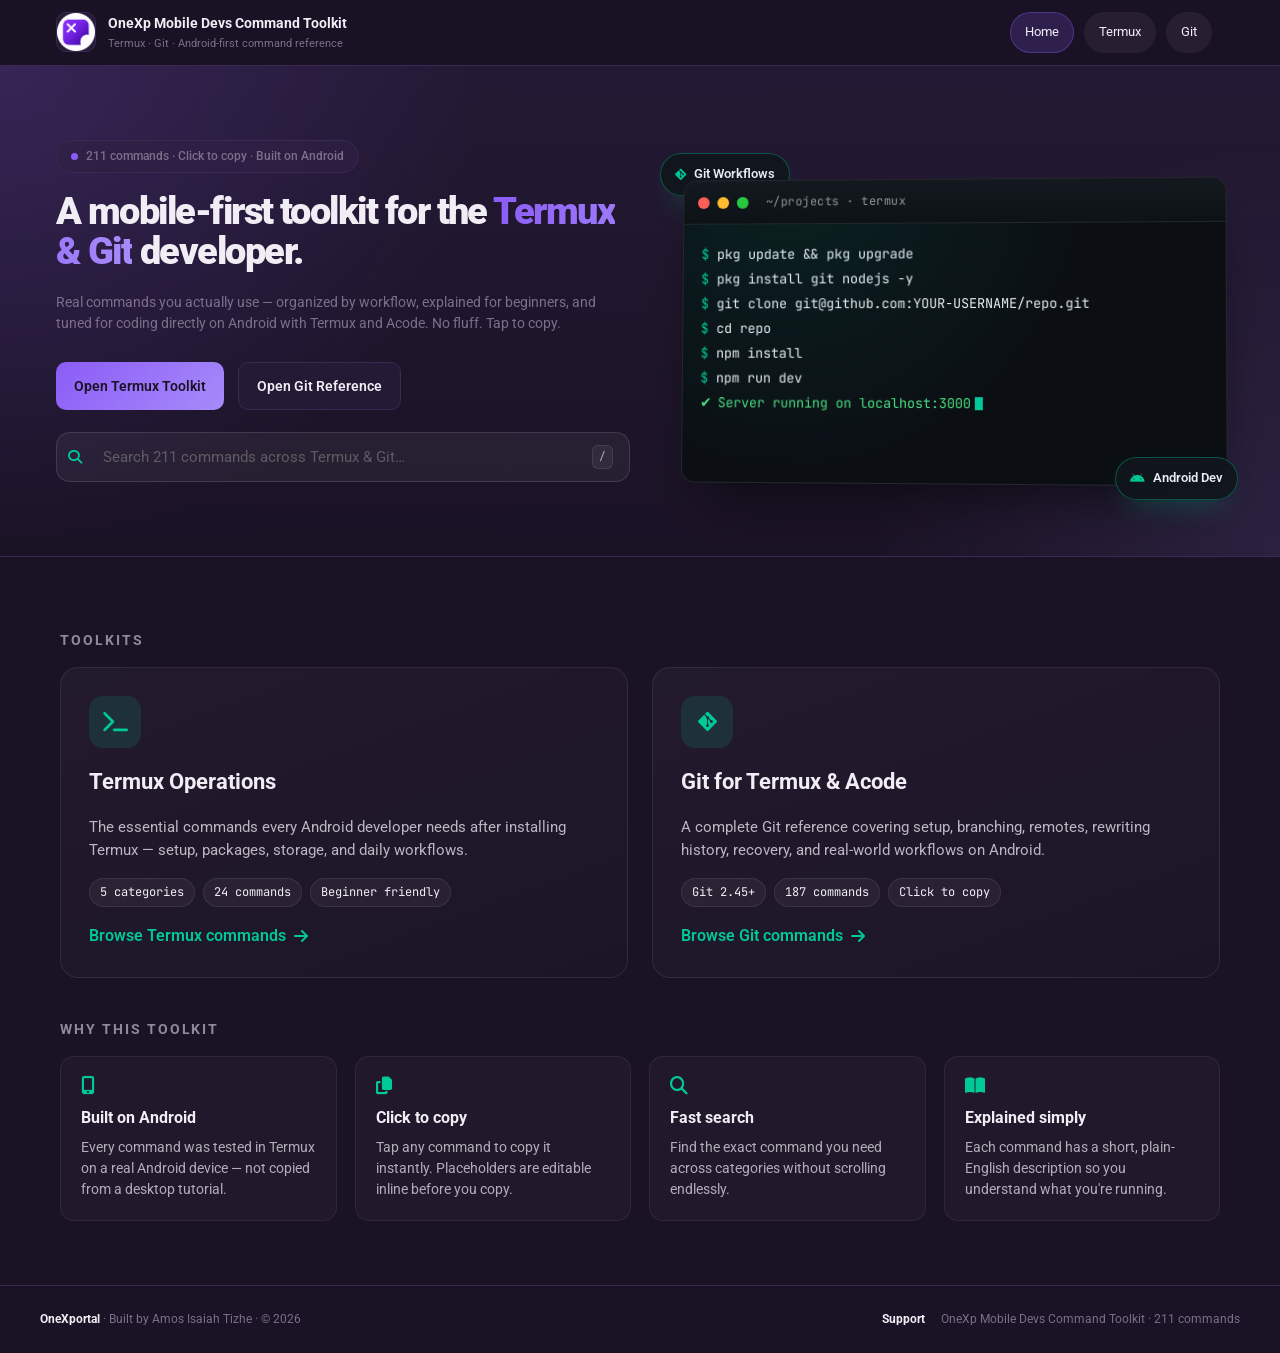
==== commit c05ba50f: "refactor: rename OneXportal to OneXp Mobile Devs Command Toolkit across all files - Updated JSON met" ====
--- a/index.html
+++ b/index.html
@@ -3,17 +3,24 @@
 <head>
   <meta charset="UTF-8">
   <meta name="viewport" content="width=device-width, initial-scale=1.0">
-  <title>OneXportal Mobile Devs Toolkit — Termux &amp; Git Command Reference for Android</title>
+  <title>OneXp Mobile Devs Command Toolkit — Termux &amp; Git Command Reference for Android</title>
   <meta name="description" content="A handcrafted command toolkit for Android developers. Browse 24 Termux essentials and 187 Git commands — all click-to-copy, optimized for Termux and Acode.">
   <meta name="author" content="Amos Isaiah Tizhe — OneXportal">
   <link rel="icon" type="image/png" sizes="32x32" href="img/favicon.png">
   <link rel="icon" type="image/png" sizes="16x16" href="img/favicon.png">
+  <link rel="manifest" href="/manifest.webmanifest">
+<meta name="theme-color" content="#0d1117">
+<meta name="mobile-web-app-capable" content="yes">
+<meta name="apple-mobile-web-app-capable" content="yes">
+<meta name="apple-mobile-web-app-status-bar-style" content="black-translucent">
+<meta name="apple-mobile-web-app-title" content="OneXp Toolkit">
+<link rel="apple-touch-icon" href="/img/apple-touch-icon.png">
   <link rel="stylesheet" href="https://cdnjs.cloudflare.com/ajax/libs/font-awesome/6.5.1/css/all.min.css">
   <link rel="preconnect" href="https://fonts.googleapis.com">
   <link
     href="https://fonts.googleapis.com/css2?family=Roboto:wght@400;500;700;900&family=JetBrains+Mono:wght@400;500;700&display=swap"
     rel="stylesheet">
-  <link rel="stylesheet" href="assets/css/styles.css">
+  <link rel="stylesheet" href="assets/css/git-styles.css">
 
   <style>
     /* Index-only styles — scoped so they don't affect other pages */
@@ -176,7 +183,7 @@
     .hero-inner { display: grid; grid-template-columns: 1.05fr 1fr; gap: 48px; align-items: center; }
     @media (max-width: 960px) { .hero-inner { grid-template-columns: 1fr; gap: 36px; } }
 
-    .hero-visual { position: relative; }
+    .hero-visual { position: relative; margin-top: 2.5rem; }
 
     .terminal {
       position: relative;
@@ -246,7 +253,7 @@
       animation: floatY 5s ease-in-out infinite;
     }
     .float-badge i { color: #00c896; }
-    .float-badge.tl { top: -16px; left: -18px; animation-delay: -1s; }
+    .float-badge.tl { top: -25px; left: -18px; animation-delay: -1s; }
     .float-badge.br { bottom: -16px; right: -14px; animation-delay: -3s; }
     @keyframes floatY {
       0%, 100% { transform: translateY(0); }
@@ -268,7 +275,7 @@
           <img src="img/logo.png" alt="OneXportal Logo" class="logo-img">
         </div>
         <div class="brand">
-          <div class="brand-text">OneXportal Mobile Devs Toolkit</div>
+          <div class="brand-text">OneXp Mobile Devs Command Toolkit</div>
           <div class="brand-sub">Termux · Git · Android-first command reference</div>
         </div>
       </div>
@@ -287,6 +294,7 @@
         </nav>
       </div>
     </div>
+    
   </header>
 
   <!-- Hero -->
@@ -314,7 +322,7 @@
           <a href="git-termux.html" class="hero-btn secondary-btn">Open Git Reference</a>
         </div>
 
-        <div class="search-wrap">
+<div class="search-wrap">
           <div class="search-box" role="search">
             <i class="fa-solid fa-magnifying-glass"></i>
             <input
@@ -426,11 +434,17 @@
       </div>
       <div class="footer-links">
         <a href="https://amos-isaiah-tizhe.onrender.com/#contact" target="_blank"><strong>Support</strong></a>
-        <span>OneXportal Mobile Devs Toolkit · 211 commands</span>
+        <span>OneXp Mobile Devs Command Toolkit · 211 commands</span>
       </div>
     </div>
   </footer>
-
+<div id="install-banner" style="display:none;position:fixed;bottom:0;left:0;right:0;background:#0d1117;color:#c9d1d9;padding:12px 16px;font-family:system-ui,sans-serif;font-size:14px;z-index:1000;border-top:1px solid #30363d;align-items:center;justify-content:space-between;gap:12px;">
+  <span>Install OneXp Mobile Devs Command Toolkit for offline access</span>
+  <div style="display:flex;gap:8px;">
+    <button id="install-btn" style="background:#8b5cf6;color:#fff;border:none;padding:8px 14px;border-radius:6px;font-size:14px;cursor:pointer;font-weight:500;">Install</button>
+    <button id="dismiss-btn" style="background:transparent;color:#8b949e;border:1px solid #30363d;padding:8px 14px;border-radius:6px;font-size:14px;cursor:pointer;">Dismiss</button>
+  </div>
+</div>
   <script>
     // Subtle hover-glow tracking on toolkit cards (progressive enhancement)
     document.querySelectorAll('[data-tilt]').forEach(card => {
@@ -610,5 +624,47 @@
       });
     })();
   </script>
+  <!-- Service Worker Registration for PWA functionality -->
+  <script>
+  if ('serviceWorker' in navigator) {
+    window.addEventListener('load', function () {
+      navigator.serviceWorker.register('/sw.js').catch(console.warn);
+    });
+  }
+</script>
+<!-- PWA Install Prompt Handling -->
+<script>
+let deferredPrompt;
+const banner = document.getElementById('install-banner');
+const installBtn = document.getElementById('install-btn');
+const dismissBtn = document.getElementById('dismiss-btn');
+
+// Don't show if already installed or previously dismissed
+const isDismissed = localStorage.getItem('install-banner-dismissed');
+const isStandalone = window.matchMedia('(display-mode: standalone)').matches || navigator.standalone;
+
+if (!isDismissed && !isStandalone) {
+  window.addEventListener('beforeinstallprompt', (e) => {
+    e.preventDefault();
+    deferredPrompt = e;
+    banner.style.display = 'flex';
+  });
+}
+
+installBtn.addEventListener('click', async () => {
+  if (!deferredPrompt) return;
+  deferredPrompt.prompt();
+  const { outcome } = await deferredPrompt.userChoice;
+  if (outcome === 'accepted') {
+    banner.style.display = 'none';
+  }
+  deferredPrompt = null;
+});
+
+dismissBtn.addEventListener('click', () => {
+  banner.style.display = 'none';
+  localStorage.setItem('install-banner-dismissed', '1');
+});
+</script>
 </body>
 </html>
--- a/assets/css/git-styles.css
+++ b/assets/css/git-styles.css
@@ -0,0 +1,1261 @@
+*,
+*::before,
+*::after {
+  box-sizing: border-box;
+  margin: 0;
+  padding: 0;
+}
+
+:root {
+  --bg: #1a1225;
+  --fg: #f0edf5;
+  --card: #251a36;
+  --border: #3a2952;
+  --primary: #8b5cf6;
+  --primary-fg: #faf5ff;
+  --glow: #a78bfa;
+  --muted: #7c6f8a;
+  --accent: #2f2044;
+  --code-bg: #150e20;
+  --success: #34d399;
+  --warning: #fbbf24;
+  --info: #60a5fa;
+  --destructive: #ef4444;
+  --radius: 12px;
+  --font-sans: "Roboto", system-ui, sans-serif;
+  --font-mono: "JetBrains Mono", monospace;
+}
+
+body {
+  background: var(--bg);
+  color: var(--fg);
+  font-family: var(--font-sans);
+  -webkit-font-smoothing: antialiased;
+  line-height: 1.6;
+  overflow-x: hidden;
+}
+
+a {
+  color: var(--primary);
+  text-decoration: none;
+}
+a:hover {
+  text-decoration: underline;
+}
+
+/* Scrollbar */
+::-webkit-scrollbar {
+  height: 8px;
+  width: 8px;
+}
+::-webkit-scrollbar-thumb {
+  background: var(--border);
+  border-radius: 4px;
+}
+::-webkit-scrollbar-track {
+  background: transparent;
+}
+
+/* =========================================================
+   Header
+   GitHub-style responsive layout
+   ========================================================= */
+
+.header {
+  position: sticky;
+  top: 0;
+  z-index: 100;
+
+  border-bottom: 1px solid var(--border);
+
+  background: rgba(26, 18, 37, 0.88);
+
+  backdrop-filter: blur(20px);
+}
+
+.header-inner {
+  max-width: 1200px;
+
+  margin: 0 auto;
+
+  padding: 12px 16px;
+
+  display: flex;
+  align-items: center;
+  justify-content: space-between;
+
+  gap: 16px;
+}
+
+/* Left section */
+.header-left {
+  display: flex;
+  align-items: center;
+  gap: 12px;
+
+  min-width: 0;
+  flex: 0 1 auto;
+}
+
+.header-center {
+  flex: 1;
+  min-width: 0;
+  display: flex;
+  justify-content: center;
+}
+
+.header-right {
+  display: flex;
+  align-items: center;
+  gap: 10px;
+  flex-shrink: 0;
+}
+
+/* Logo wrapper */
+.logo-box {
+  display: flex;
+  align-items: center;
+  justify-content: center;
+
+  width: 40px;
+  height: 40px;
+
+  flex-shrink: 0;
+
+  border-radius: 10px;
+
+  overflow: hidden;
+
+  background: var(--card);
+
+  border: 1px solid var(--border);
+}
+
+/* Logo image */
+.logo-img {
+  width: 100%;
+  height: 100%;
+
+  object-fit: cover;
+
+  display: block;
+}
+
+/* Brand wrapper */
+.brand {
+  min-width: 0;
+}
+
+/* Title */
+.brand-text {
+  font-size: 14px;
+  font-weight: 700;
+
+  white-space: nowrap;
+  overflow: hidden;
+  text-overflow: ellipsis;
+}
+
+/* Subtitle */
+.brand-sub {
+  font-size: 11px;
+
+  color: var(--muted);
+
+  white-space: nowrap;
+  overflow: hidden;
+  text-overflow: ellipsis;
+}
+
+/* Search container */
+.search-wrap {
+  position: relative;
+ width: 100%;
+    max-width: 500px;
+  display: flex;
+  align-items: center;
+}
+
+/* Search icon */
+.search-wrap i {
+  position: absolute;
+  left: 12px;
+
+  font-size: 12px;
+
+  color: var(--muted);
+
+  pointer-events: none;
+}
+
+/* Search input */
+.search-input {
+  width: 100%;
+    box-sizing: border-box;
+
+  padding: 9px 14px 9px 34px;
+
+  border-radius: 10px;
+
+  border: 1px solid var(--border);
+
+  background: var(--card);
+
+  color: var(--fg);
+
+  font-family: var(--font-mono);
+  font-size: 13px;
+
+  outline: none;
+
+  transition:
+    border-color 0.2s,
+    background 0.2s;
+}
+
+.search-input::placeholder {
+  color: var(--muted);
+}
+
+.search-input:focus {
+  border-color: var(--primary);
+
+  background: var(--accent);
+}
+
+.header-nav {
+  display: flex;
+  align-items: center;
+  gap: 10px;
+  margin-right: 12px;
+}
+
+.header-nav .nav-link {
+  display: inline-flex;
+  align-items: center;
+  justify-content: center;
+  padding: 9px 14px;
+  border-radius: 999px;
+  border: 1px solid transparent;
+  background: rgba(255, 255, 255, 0.06);
+  color: var(--fg);
+  font-size: 13px;
+  transition:
+    background 0.2s,
+    border-color 0.2s,
+    color 0.2s;
+}
+
+.header-nav .nav-link:hover,
+.header-nav .nav-link.active {
+  background: rgba(139, 92, 246, 0.2);
+  border-color: rgba(139, 92, 246, 0.36);
+}
+
+.nav-toggle-btn {
+  display: none;
+  align-items: center;
+  justify-content: center;
+  width: 40px;
+  height: 40px;
+  border-radius: 12px;
+  border: 1px solid var(--border);
+  background: var(--card);
+  color: var(--fg);
+  cursor: pointer;
+}
+
+.nav-toggle-btn i {
+  font-size: 16px;
+}
+
+.nav-toggle-btn .fa-xmark {
+  display: none;
+}
+
+.nav-toggle-input:checked + .nav-toggle-btn .fa-bars {
+  display: none;
+}
+
+.nav-toggle-input:checked + .nav-toggle-btn .fa-xmark {
+  display: inline-block;
+}
+
+/* =========================================================
+   Mobile
+   ========================================================= */
+
+@media (max-width: 768px) {
+  .header-inner {
+    flex-wrap: wrap;
+    align-items: center;
+    justify-content: space-between;
+  }
+
+  .header-left {
+    flex: 1 1 auto;
+    min-width: 0;
+  }
+
+  .header-right {
+    flex: 0 0 auto;
+    order: 1;
+  }
+
+.header-center {
+    order: 2;
+    width: 100%;
+    margin-top: 12px;
+}
+
+.search-wrap {
+    width: 100%;
+    max-width: 100%;
+}
+
+.search-input {
+    width: 100%;
+    min-width: 0;
+    box-sizing: border-box;
+}
+
+  .brand-text,
+  .brand-sub {
+    white-space: normal;
+  }
+
+  .nav-toggle-btn {
+    display: inline-flex;
+    align-items: center;
+  }
+
+  .header-nav {
+    flex-direction: column;
+    align-items: center;
+    gap: 10px;
+    width: 100%;
+    max-height: 0;
+    overflow: hidden;
+    transition:
+      max-height 0.28s ease,
+      opacity 0.28s ease;
+    opacity: 0;
+    margin-top: 12px;
+    padding: 0;
+    border: 1px solid transparent;
+    border-radius: 14px;
+    background: rgba(26, 18, 37, 0.96);
+  }
+
+  .nav-toggle-input:checked + .nav-toggle-btn + .header-nav {
+    max-height: 260px;
+    opacity: 1;
+    border-color: var(--border);
+    padding: 12px;
+  }
+
+  .header-nav .nav-link {
+    width: 100%;
+    justify-content: center;
+  }
+}
+
+/* =========================================================
+   HERO SECTION
+   ========================================================= */
+
+.hero {
+  position: relative;
+  overflow: hidden;
+  border-bottom: 1px solid var(--border);
+
+  background:
+    radial-gradient(
+      circle at top left,
+      rgba(139, 92, 246, 0.18),
+      transparent 35%
+    ),
+    radial-gradient(
+      circle at bottom right,
+      rgba(167, 139, 250, 0.12),
+      transparent 30%
+    ),
+    linear-gradient(180deg, rgba(37, 26, 54, 0.85), rgba(26, 18, 37, 1));
+}
+
+/* Layout */
+.hero-inner {
+  max-width: 1200px;
+  margin: 0 auto;
+
+  display: grid;
+  grid-template-columns: 1.1fr 0.9fr;
+  gap: 48px;
+
+  align-items: center;
+
+  padding: 72px 16px;
+}
+
+/* Left Side */
+.hero-content {
+  min-width: 0;
+}
+
+/* Badge */
+.hero-badge {
+  display: inline-flex;
+  align-items: center;
+  gap: 8px;
+
+  padding: 6px 14px;
+
+  border-radius: 999px;
+  border: 1px solid var(--border);
+
+  background: rgba(47, 32, 68, 0.75);
+
+  color: var(--muted);
+
+  font-size: 12px;
+  font-weight: 500;
+
+  backdrop-filter: blur(12px);
+}
+
+.pulse-dot {
+  width: 7px;
+  height: 7px;
+  border-radius: 999px;
+  background: var(--primary);
+
+  animation: pulse 2s infinite;
+}
+
+@keyframes pulse {
+  0%,
+  100% {
+    opacity: 1;
+    transform: scale(1);
+  }
+
+  50% {
+    opacity: 0.45;
+    transform: scale(1.2);
+  }
+}
+
+/* Title */
+.hero h1 {
+  margin-top: 18px;
+
+  font-size: clamp(2rem, 3vw, 4.4rem);
+  line-height: 1.05;
+  letter-spacing: -0.04em;
+
+  font-weight: 900;
+
+  max-width: 700px;
+}
+
+.gradient {
+  background: linear-gradient(90deg, var(--primary), var(--glow));
+
+  -webkit-background-clip: text;
+  -webkit-text-fill-color: transparent;
+  background-clip: text;
+}
+
+/* Description */
+.hero-description {
+  margin-top: 20px;
+
+  max-width: 620px;
+
+  color: var(--muted);
+
+  font-size: 14px;
+  line-height: 1.5;
+}
+
+/* Buttons */
+.hero-actions {
+  display: flex;
+  flex-wrap: wrap;
+  gap: 14px;
+
+  margin-top: 28px;
+}
+
+.hero-btn {
+  display: inline-flex;
+  align-items: center;
+  justify-content: center;
+
+  padding: 12px 18px;
+
+  border-radius: 10px;
+
+  font-size: 14px;
+  font-weight: 600;
+
+  text-decoration: none;
+
+  transition:
+    transform 0.2s,
+    border-color 0.2s,
+    background 0.2s;
+}
+
+.hero-btn:hover {
+  transform: translateY(-2px);
+  text-decoration: none;
+}
+
+.primary-btn {
+  background: linear-gradient(135deg, var(--primary), var(--glow));
+
+  color: var(--bg);
+}
+
+.secondary-btn {
+  border: 1px solid var(--border);
+  background: var(--card);
+
+  color: var(--fg);
+}
+
+.secondary-btn:hover {
+  border-color: var(--primary);
+}
+
+/* Stats */
+.hero-stats {
+  display: flex;
+  flex-wrap: wrap;
+  gap: 14px;
+
+  margin-top: 34px;
+}
+
+.stat-card {
+  min-width: 130px;
+
+  padding: 14px;
+
+  border-radius: 12px;
+  border: 1px solid var(--border);
+
+  background: rgba(47, 32, 68, 0.55);
+
+  backdrop-filter: blur(10px);
+}
+
+.stat-card strong {
+  display: block;
+
+  font-size: 18px;
+  font-weight: 800;
+
+  color: var(--fg);
+}
+
+.stat-card span {
+  font-size: 12px;
+  color: var(--muted);
+}
+
+/* =========================================================
+   RIGHT SIDE PREVIEW
+   ========================================================= */
+
+.hero-preview {
+  position: relative;
+}
+
+/* Fake terminal window */
+.preview-window {
+  position: relative;
+
+  border-radius: 18px;
+  overflow: hidden;
+
+  border: 1px solid rgba(139, 92, 246, 0.25);
+
+  background: rgba(21, 14, 32, 0.95);
+
+  box-shadow:
+    0 20px 60px rgba(0, 0, 0, 0.5),
+    0 0 80px rgba(139, 92, 246, 0.15);
+
+  transform: perspective(1200px) rotateY(-6deg) rotateX(2deg);
+}
+
+/* Topbar */
+.preview-topbar {
+  display: flex;
+  gap: 8px;
+
+  padding: 14px;
+
+  border-bottom: 1px solid var(--border);
+
+  background: rgba(47, 32, 68, 0.9);
+}
+
+.preview-topbar span {
+  width: 10px;
+  height: 10px;
+  border-radius: 999px;
+
+  background: var(--muted);
+}
+
+/* Code area */
+.preview-body {
+  padding: 14px;
+}
+
+.preview-body pre {
+  overflow-x: auto;
+}
+
+.preview-body code {
+  font-family: var(--font-mono);
+
+  font-size: 12px;
+  line-height: 1.5;
+
+  color: #c4b5fd;
+}
+
+/* Floating cards */
+.floating-card {
+  position: absolute;
+
+  display: flex;
+  align-items: center;
+  gap: 8px;
+
+  padding: 10px 14px;
+
+  border-radius: 999px;
+
+  border: 1px solid var(--border);
+
+  background: rgba(37, 26, 54, 0.92);
+
+  backdrop-filter: blur(12px);
+
+  color: var(--fg);
+
+  font-size: 12px;
+  font-weight: 600;
+
+  box-shadow: 0 10px 30px rgba(0, 0, 0, 0.3);
+}
+
+.floating-card i {
+  color: var(--primary);
+}
+
+.floating-1 {
+  top: -18px;
+  right: 10px;
+}
+
+.floating-2 {
+  bottom: -18px;
+  left: -10px;
+}
+
+/* =========================================================
+   RESPONSIVE
+   ========================================================= */
+
+@media (max-width: 960px) {
+  .hero-inner {
+    grid-template-columns: 1fr;
+    gap: 40px;
+  }
+
+  .hero-preview {
+    width: 100%;
+  }
+
+  .preview-window {
+    transform: none;
+  }
+}
+
+@media (max-width: 640px) {
+  .hero-inner {
+    padding: 56px 16px;
+    flex-direction: column;
+    display: flex;
+  }
+
+  .hero h1 {
+    font-size: 2.5rem;
+  }
+
+  .hero-description {
+    font-size: 15px;
+  }
+
+  .hero-actions {
+    flex-direction: inline-flex;
+    align-items: center;
+  }
+
+  .hero-btn {
+    width: auto;
+  }
+
+  .hero-stats {
+    flex-direction: column;
+    align-items: center;
+    gap: 12px;
+  }
+
+  .stat-card {
+    width: 100%;
+    padding: 6px 8px;
+  }
+
+  .floating-card {
+    display: none;
+  }
+}
+/* Layout */
+.main-layout {
+  max-width: 1200px;
+  margin: 0 auto;
+  display: grid;
+  gap: 24px;
+  padding: 32px 16px;
+  overflow-x: hidden;
+  grid-template-columns: minmax(0, 1fr);
+}
+
+@media (min-width: 768px) {
+  .main-layout {
+    grid-template-columns: minmax(0, 220px) minmax(0, 1fr);
+  }
+}
+
+/* Nav */
+.sidebar-nav {
+  display: flex;
+  flex-wrap: wrap;
+  gap: 4px;
+  flex-direction: column;
+  overflow-wrap: anywhere;
+  min-width: 0;
+}
+@media (min-width: 768px) {
+  .sidebar-nav {
+    flex-direction: column;
+    position: sticky;
+    top: 65px;
+    align-self: start;
+  }
+}
+.cat-link {
+  display: flex;
+  align-items: center;
+  gap: 8px;
+  padding: 8px 12px;
+  border-radius: 10px;
+  font-size: 14px;
+  color: var(--muted);
+  border: 1px solid transparent;
+  transition: all 0.2s;
+  text-decoration: none;
+}
+.cat-link:hover {
+  background: var(--card);
+  color: var(--fg);
+  text-decoration: none;
+}
+.cat-link.active {
+  border-color: var(--border);
+  background: var(--card);
+  color: var(--fg);
+}
+.cat-link i {
+  width: 16px;
+  text-align: center;
+  font-size: 12px;
+}
+.cat-link span {
+  white-space: nowrap;
+}
+
+/* Sections */
+.category-section {
+  margin-bottom: 48px;
+  scroll-margin-top: 96px;
+}
+.category-section h2 {
+  display: flex;
+  align-items: center;
+  gap: 8px;
+  font-size: 24px;
+  font-weight: 700;
+  letter-spacing: -0.01em;
+}
+.category-section h2 i {
+  color: var(--primary);
+  font-size: 20px;
+}
+.cat-desc {
+  font-size: 14px;
+  color: var(--muted);
+  margin: 4px 0 20px;
+}
+
+/* Cards grid */
+.cards-grid {
+  display: grid;
+  gap: 16px;
+  grid-template-columns: 1fr;
+}
+
+/* Tablet */
+@media (min-width: 768px) {
+  .cards-grid {
+    grid-template-columns: repeat(2, minmax(0, 1fr));
+  }
+}
+
+/* Optional: wider desktop */
+@media (min-width: 1200px) {
+  .cards-grid {
+    grid-template-columns: repeat(2, minmax(0, 1fr));
+  }
+}
+
+/* Card */
+.command-card {
+  display: flex;
+  flex-direction: column;
+  border-radius: var(--radius);
+  border: 1px solid var(--border);
+  background: linear-gradient(180deg, var(--card), rgba(47, 32, 68, 0.3));
+  padding: 20px;
+  transition: border-color 0.2s;
+  min-width: 0;
+  overflow: hidden;
+}
+.command-card:hover {
+  border-color: rgba(139, 92, 246, 0.4);
+}
+.card-header {
+  display: flex;
+  align-items: start;
+  justify-content: space-between;
+  gap: 8px;
+  margin-bottom: 12px;
+}
+.card-header h3 {
+  font-size: 15px;
+  font-weight: 600;
+  line-height: 1.3;
+}
+.danger-badge {
+  flex-shrink: 0;
+  border-radius: 999px;
+  background: rgba(239, 68, 68, 0.15);
+  padding: 2px 8px;
+  font-size: 10px;
+  font-weight: 700;
+  text-transform: uppercase;
+  letter-spacing: 0.05em;
+  color: var(--destructive);
+}
+
+/* Code block */
+.code-block {
+  position: relative;
+  margin-bottom: 12px;
+  border-radius: 10px;
+  border: 1px solid var(--border);
+  background: var(--code-bg);
+}
+.code-block pre {
+  overflow-x: auto;
+  padding: 12px 60px 12px 12px;
+  font-family: var(--font-mono);
+  font-size: 12.5px;
+  line-height: 1.6;
+  color: var(--primary);
+  overflow-x: auto;
+  white-space: pre-wrap;
+  word-break: break-word;
+}
+.copy-btn {
+  position: absolute;
+  right: 8px;
+  top: 8px;
+  border-radius: 6px;
+  border: 1px solid var(--border);
+  background: var(--accent);
+  padding: 4px 10px;
+  font-family: var(--font-sans);
+  font-size: 11px;
+  color: var(--muted);
+  cursor: pointer;
+  transition: all 0.2s;
+}
+.copy-btn:hover {
+  border-color: var(--primary);
+  color: var(--primary);
+}
+.copy-btn.copied {
+  border-color: var(--primary);
+  background: var(--primary);
+  color: var(--bg);
+}
+
+.description {
+  font-size: 14px;
+  line-height: 1.6;
+  color: rgba(240, 237, 245, 0.85);
+  margin-bottom: 8px;
+}
+
+.how-to-use {
+  margin-bottom: 8px;
+  border-radius: 10px;
+  background: rgba(96, 165, 250, 0.08);
+  border: 1px solid rgba(96, 165, 250, 0.2);
+  padding: 12px;
+}
+.how-to-use .label {
+  display: block;
+  font-size: 10.5px;
+  font-weight: 600;
+  text-transform: uppercase;
+  letter-spacing: 0.1em;
+  color: var(--info);
+  margin-bottom: 4px;
+}
+.how-to-use p {
+  font-size: 13px;
+  line-height: 1.6;
+  color: var(--muted);
+}
+
+.when-to-use {
+  margin-top: auto;
+  border-top: 1px solid var(--border);
+  padding-top: 12px;
+}
+.when-to-use .label {
+  display: block;
+  font-size: 10.5px;
+  font-weight: 600;
+  text-transform: uppercase;
+  letter-spacing: 0.1em;
+  color: rgba(139, 92, 246, 0.85);
+  margin-bottom: 4px;
+}
+.when-to-use p {
+  font-size: 13.5px;
+  color: var(--muted);
+}
+
+.tip-box {
+  margin-top: 8px;
+  border-radius: 10px;
+  background: rgba(251, 191, 36, 0.08);
+  border: 1px solid rgba(251, 191, 36, 0.2);
+  padding: 8px 12px;
+}
+.tip-box p {
+  font-size: 13px;
+  color: var(--warning);
+}
+
+/* Stats */
+.stats-box {
+  margin-top: 16px;
+  border-radius: var(--radius);
+  border: 1px solid var(--border);
+  background: var(--card);
+  padding: 24px;
+  text-align: center;
+  font-size: 14px;
+  color: var(--muted);
+}
+.stats-box .highlight {
+  font-weight: 700;
+  color: var(--primary);
+}
+
+/* Footer */
+.footer {
+  border-top: 1px solid var(--border);
+  padding: 24px 16px;
+}
+.footer-inner {
+  max-width: 1200px;
+  margin: 0 auto;
+  display: flex;
+  flex-wrap: wrap;
+  align-items: center;
+  justify-content: space-between;
+  gap: 12px;
+  font-size: 12px;
+  color: var(--muted);
+}
+.footer-inner strong {
+  color: var(--fg);
+}
+.footer-links {
+  display: flex;
+  gap: 16px;
+}
+
+/* Empty state */
+.empty-state {
+  border-radius: var(--radius);
+  border: 1px solid var(--border);
+  background: var(--card);
+  padding: 32px;
+  text-align: center;
+  color: var(--muted);
+}
+
+/* Search result count */
+.result-count {
+  margin-top: 16px;
+  text-align: center;
+  font-size: 14px;
+  color: var(--muted);
+}
+/* =========================================================
+   Refactor: GitHub-style category dropdown + edit/copy UX
+   ========================================================= */
+
+/* Single-column layout — category nav is now a dropdown */
+.main-layout {
+  grid-template-columns: minmax(0, 1fr) !important;
+}
+@media (min-width: 768px) {
+  .main-layout {
+    grid-template-columns: minmax(0, 1fr) !important;
+  }
+}
+
+/* Dropdown shell */
+.category-menu {
+  position: relative;
+  width: 100%;
+  max-width: 360px;
+}
+
+.category-menu-trigger {
+  display: inline-flex;
+  align-items: center;
+  gap: 10px;
+  width: 100%;
+  padding: 10px 14px;
+  border-radius: 10px;
+  border: 1px solid var(--border);
+  background: var(--card);
+  color: var(--fg);
+  font-family: var(--font-sans);
+  font-size: 14px;
+  font-weight: 500;
+  cursor: pointer;
+  transition:
+    border-color 0.2s,
+    background 0.2s;
+}
+.category-menu-trigger:hover {
+  border-color: var(--primary);
+}
+.category-menu-trigger[aria-expanded="true"] {
+  border-color: var(--primary);
+  background: var(--accent);
+}
+.category-menu-label {
+  color: var(--muted);
+  font-size: 12px;
+  text-transform: uppercase;
+  letter-spacing: 0.06em;
+}
+.category-menu-current {
+  flex: 1;
+  text-align: left;
+  color: var(--fg);
+  font-weight: 600;
+  white-space: nowrap;
+  overflow: hidden;
+  text-overflow: ellipsis;
+}
+.category-menu-caret {
+  transition: transform 0.2s;
+  font-size: 11px;
+  color: var(--muted);
+}
+.category-menu-trigger[aria-expanded="true"] .category-menu-caret {
+  transform: rotate(180deg);
+}
+
+/* Dropdown panel — GitHub menu style */
+.category-menu-panel {
+  position: absolute;
+  top: calc(100% + 8px);
+  left: 0;
+  right: auto;
+  z-index: 60;
+  width: min(360px, calc(100vw - 32px));
+  max-height: min(70vh, 480px);
+  display: flex;
+  flex-direction: column;
+  border-radius: 12px;
+  border: 1px solid var(--border);
+  background: var(--card);
+  box-shadow: 0 16px 40px rgba(0, 0, 0, 0.5);
+  overflow: hidden;
+  animation: catMenuIn 0.12s ease-out;
+}
+.category-menu-panel[hidden] {
+  display: none;
+}
+@keyframes catMenuIn {
+  from {
+    opacity: 0;
+    transform: translateY(-4px);
+  }
+  to {
+    opacity: 1;
+    transform: translateY(0);
+  }
+}
+
+.category-menu-search-wrap {
+  position: relative;
+  padding: 10px;
+  border-bottom: 1px solid var(--border);
+  background: var(--accent);
+}
+.category-menu-search-wrap i {
+  position: absolute;
+  left: 22px;
+  top: 50%;
+  transform: translateY(-50%);
+  color: var(--muted);
+  font-size: 12px;
+  pointer-events: none;
+}
+.category-menu-search {
+  width: 100%;
+  padding: 8px 12px 8px 32px;
+  border-radius: 8px;
+  border: 1px solid var(--border);
+  background: var(--code-bg);
+  color: var(--fg);
+  font-family: var(--font-mono);
+  font-size: 13px;
+  outline: none;
+}
+.category-menu-search:focus {
+  border-color: var(--primary);
+}
+
+.category-menu-panel .sidebar-nav {
+  display: flex;
+  flex-direction: column;
+  gap: 2px;
+  padding: 6px;
+  overflow-y: auto;
+  position: static !important;
+}
+.category-menu-panel .cat-link {
+  padding: 9px 12px;
+  border-radius: 8px;
+  font-size: 14px;
+}
+.category-menu-panel .cat-link[hidden] {
+  display: none;
+}
+
+/* Desktop refinement — anchor menu trigger comfortably above content */
+@media (min-width: 768px) {
+  .category-menu {
+    max-width: 320px;
+  }
+  .category-menu-panel {
+    width: 360px;
+  }
+}
+
+/* =========================================================
+   Edit + Copy actions on code blocks (CSP-compliant)
+   ========================================================= */
+.code-block {
+  position: relative;
+}
+
+.code-actions {
+  position: absolute;
+  top: 8px;
+  right: 8px;
+  display: flex;
+  gap: 8px;
+  z-index: 2;
+}
+
+/* Override the old absolute .copy-btn (now lives in .code-actions) */
+.copy-btn,
+.edit-btn {
+  position: static;
+  border-radius: 6px;
+  border: 1px solid var(--border);
+  background: var(--accent);
+  padding: 4px 10px;
+  font-family: var(--font-sans);
+  font-size: 11px;
+  color: var(--muted);
+  cursor: pointer;
+  transition: all 0.2s;
+}
+.copy-btn:hover,
+.edit-btn:hover {
+  border-color: var(--primary);
+  color: var(--primary);
+}
+.copy-btn.copied {
+  border-color: var(--primary);
+  background: var(--primary);
+  color: var(--bg);
+}
+.edit-btn.active {
+  border-color: var(--warning);
+  color: var(--warning);
+}
+
+code[contenteditable="true"] {
+  outline: 1px solid var(--primary);
+  border-radius: 6px;
+  display: block;
+  padding: 6px 8px;
+  background: rgba(139, 92, 246, 0.08);
+  cursor: text;
+  white-space: pre;
+}
+
+/* Long-command safety on mobile */
+.code-block pre code {
+  white-space: pre-wrap;
+}
+
+/* Reserve padding on the right so action buttons don't overlap text */
+.code-block pre {
+  padding-right: 110px;
+  overflow-x: auto;
+}
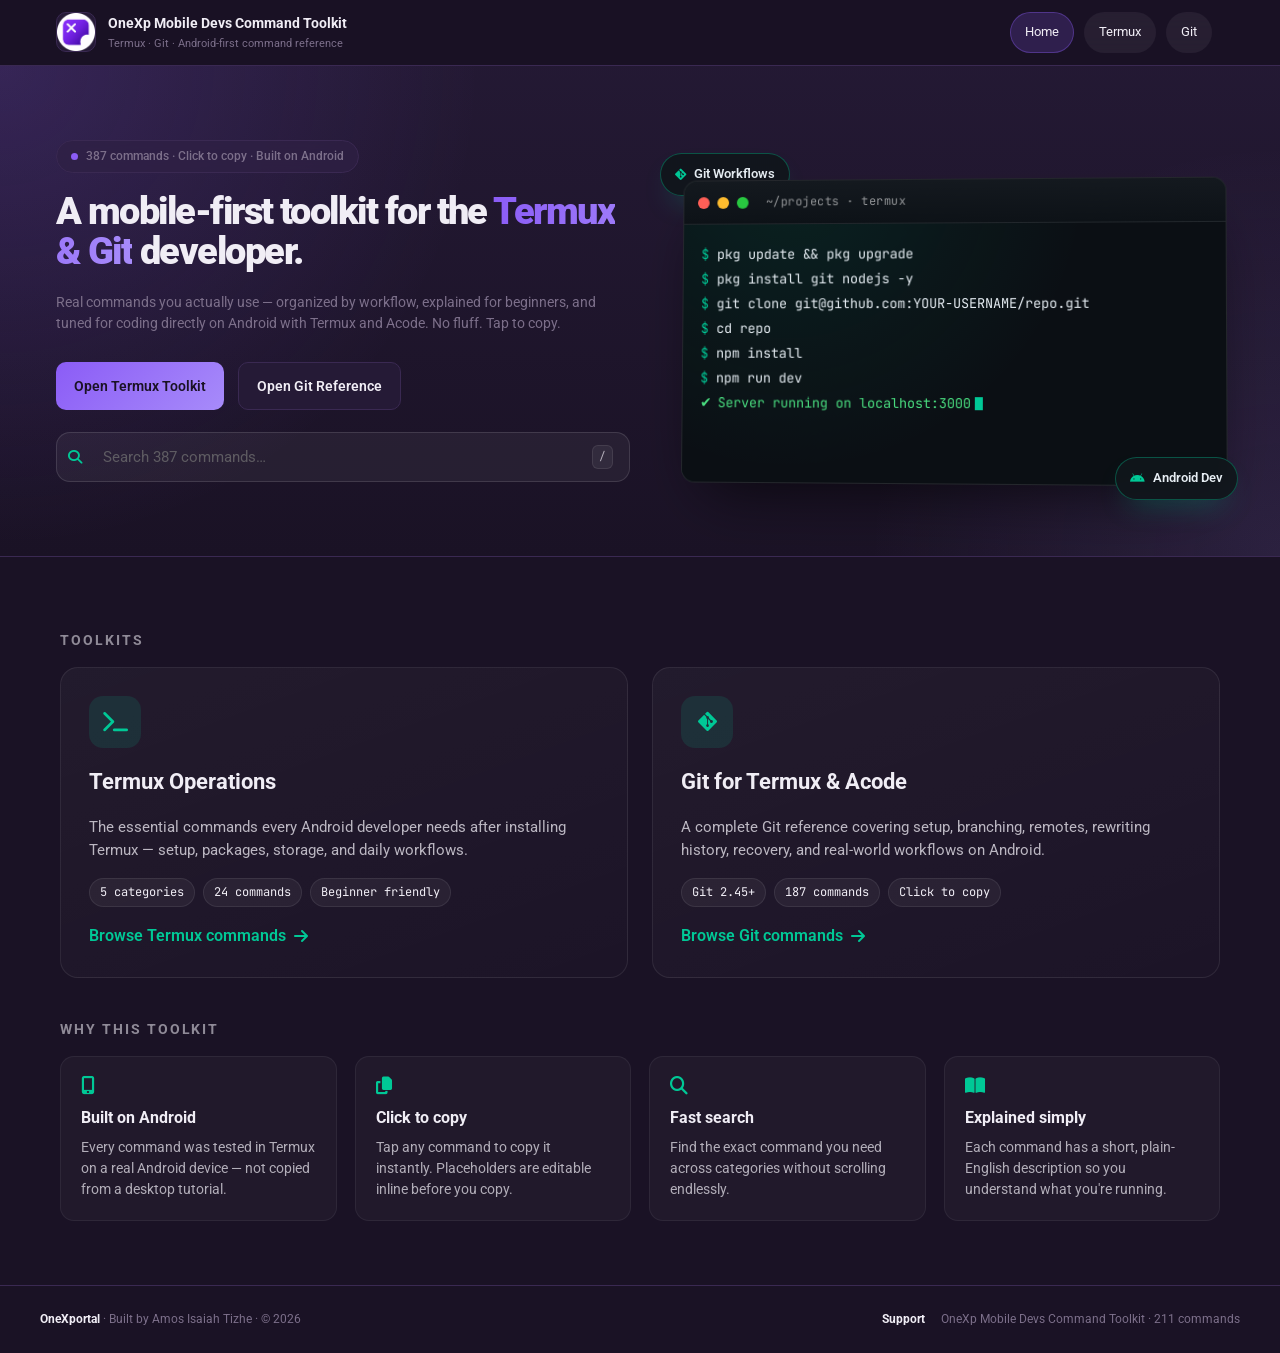
==== commit beb735ce: "refactor: replace global search implementation in index.html to fetch JSON data directly for improve" ====
--- a/index.html
+++ b/index.html
@@ -3,23 +3,129 @@
 <head>
   <meta charset="UTF-8">
   <meta name="viewport" content="width=device-width, initial-scale=1.0">
-  <title>OneXp Mobile Devs Command Toolkit — Termux &amp; Git Command Reference for Android</title>
-  <meta name="description" content="A handcrafted command toolkit for Android developers. Browse 24 Termux essentials and 187 Git commands — all click-to-copy, optimized for Termux and Acode.">
-  <meta name="author" content="Amos Isaiah Tizhe — OneXportal">
+
+  <!-- Primary SEO -->
+  <title>OneXp Mobile Devs Command Toolkit — Termux & Git Command Reference for Android</title>
+
+  <meta name="description"
+    content="A handcrafted command toolkit for Android developers. Browse 24 Termux essentials and 187 Git commands — all click-to-copy, optimized for Termux and Acode.">
+
+  <meta name="author" content="Amos Isaiah Tizhe">
+  <meta name="publisher" content="OneXportal">
+
+  <link rel="canonical" href="https://onexpcmdtoolkits.netlify.app/">
+
+  <meta name="robots"
+    content="index, follow, max-image-preview:large, max-snippet:-1, max-video-preview:-1">
+
+  <meta name="application-name" content="OneXp Mobile Devs Command Toolkit">
+
+  <!-- PWA -->
+  <meta name="theme-color" content="#0d1117">
+  <meta name="mobile-web-app-capable" content="yes">
+  <meta name="apple-mobile-web-app-capable" content="yes">
+  <meta name="apple-mobile-web-app-status-bar-style" content="black-translucent">
+  <meta name="apple-mobile-web-app-title" content="OneXp Toolkit">
+
+  <!-- Open Graph -->
+  <meta property="og:type" content="website">
+  <meta property="og:site_name" content="OneXp Mobile Devs Command Toolkit">
+  <meta property="og:title" content="OneXp Mobile Devs Command Toolkit — Termux & Git Command Reference for Android">
+  <meta property="og:description"
+    content="A handcrafted, offline-first command toolkit for Android developers. Browse Termux and Git commands with click-to-copy support and full offline access.">
+  <meta property="og:url" content="https://onexpcmdtoolkits.netlify.app/">
+  <meta property="og:image" content="https://onexpcmdtoolkits.netlify.app/img/icon-512.png">
+  <meta property="og:image:width" content="512">
+  <meta property="og:image:height" content="512">
+  <meta property="og:locale" content="en_US">
+
+  <!-- Twitter / X -->
+  <meta name="twitter:card" content="summary_large_image">
+  <meta name="twitter:title" content="OneXp Mobile Devs Command Toolkit">
+  <meta name="twitter:description"
+    content="Offline-first Termux & Git command reference for Android developers. Built for Termux and Acode.">
+  <meta name="twitter:image"
+    content="https://onexpcmdtoolkits.netlify.app/img/icon-512.png">
+
+  <!-- Structured Data -->
+  <script type="application/ld+json">
+  {
+    "@context": "https://schema.org",
+    "@graph": [
+      {
+        "@type": "WebSite",
+        "@id": "https://onexpcmdtoolkits.netlify.app/#website",
+        "url": "https://onexpcmdtoolkits.netlify.app/",
+        "name": "OneXp Mobile Devs Command Toolkit",
+        "description": "Offline-first Termux and Git command reference for Android developers.",
+        "inLanguage": "en",
+        "publisher": {
+          "@id": "https://onexpcmdtoolkits.netlify.app/#organization"
+        }
+      },
+      {
+        "@type": "Organization",
+        "@id": "https://onexpcmdtoolkits.netlify.app/#organization",
+        "name": "OneXportal",
+        "url": "https://onexpcmdtoolkits.netlify.app/",
+        "logo": {
+          "@type": "ImageObject",
+          "url": "https://onexpcmdtoolkits.netlify.app/img/logo.png"
+        }
+      },
+      {
+        "@type": "Person",
+        "@id": "https://onexpcmdtoolkits.netlify.app/#author",
+        "name": "Amos Isaiah Tizhe",
+        "jobTitle": "Founder & Developer",
+        "worksFor": {
+          "@id": "https://onexpcmdtoolkits.netlify.app/#organization"
+        }
+      },
+      {
+        "@type": "SoftwareApplication",
+        "name": "OneXp Mobile Devs Command Toolkit",
+        "applicationCategory": "DeveloperApplication",
+        "operatingSystem": "Android, Web",
+        "url": "https://onexpcmdtoolkits.netlify.app/",
+        "author": {
+          "@id": "https://onexpcmdtoolkits.netlify.app/#author"
+        },
+        "publisher": {
+          "@id": "https://onexpcmdtoolkits.netlify.app/#organization"
+        },
+        "offers": {
+          "@type": "Offer",
+          "price": "0",
+          "priceCurrency": "USD"
+        },
+        "description": "A handcrafted command toolkit for Android developers featuring Termux and Git command references with click-to-copy functionality and offline support."
+      }
+    ]
+  }
+  </script>
+
+  <!-- Icons -->
   <link rel="icon" type="image/png" sizes="32x32" href="img/favicon.png">
   <link rel="icon" type="image/png" sizes="16x16" href="img/favicon.png">
+  <link rel="apple-touch-icon" href="/img/apple-touch-icon.png">
+
+  <!-- Manifest -->
   <link rel="manifest" href="/manifest.webmanifest">
-<meta name="theme-color" content="#0d1117">
-<meta name="mobile-web-app-capable" content="yes">
-<meta name="apple-mobile-web-app-capable" content="yes">
-<meta name="apple-mobile-web-app-status-bar-style" content="black-translucent">
-<meta name="apple-mobile-web-app-title" content="OneXp Toolkit">
-<link rel="apple-touch-icon" href="/img/apple-touch-icon.png">
-  <link rel="stylesheet" href="https://cdnjs.cloudflare.com/ajax/libs/font-awesome/6.5.1/css/all.min.css">
+
+  <!-- Fonts -->
   <link rel="preconnect" href="https://fonts.googleapis.com">
+  <link rel="preconnect" href="https://fonts.gstatic.com" crossorigin>
+
   <link
     href="https://fonts.googleapis.com/css2?family=Roboto:wght@400;500;700;900&family=JetBrains+Mono:wght@400;500;700&display=swap"
     rel="stylesheet">
+
+  <!-- Font Awesome -->
+  <link rel="stylesheet"
+    href="https://cdnjs.cloudflare.com/ajax/libs/font-awesome/6.5.1/css/all.min.css">
+
+  <!-- Styles -->
   <link rel="stylesheet" href="assets/css/git-styles.css">
 
   <style>
@@ -303,7 +409,7 @@
       <div class="hero-content">
         <span class="hero-badge">
           <span class="pulse-dot"></span>
-          211 commands · Click to copy · Built on Android
+          387 commands · Click to copy · Built on Android
         </span>
 
         <h1>
@@ -330,7 +436,8 @@
               type="search"
               autocomplete="off"
               spellcheck="false"
-              placeholder="Search 211 commands across Termux & Git…"
+              placeholder="Search 387 commands…"
+
               aria-label="Search commands across toolkits"
               aria-controls="searchResults"
             >
@@ -455,174 +562,148 @@
       });
     });
 
-    /* ---------------- Global Search ---------------- */
-    (function () {
-      const input   = document.getElementById('globalSearch');
-      const results = document.getElementById('searchResults');
-      if (!input || !results) return;
-
-      const SOURCES = [
-        { label: 'Termux Operations', url: 'termux-ops.html' },
-        { label: 'Git for Termux & Acode', url: 'git-termux.html' },
-      ];
-
-      let index = null;     // [{label, url, cmd, desc, anchor}]
-      let loading = null;
-      let activeIdx = -1;
-
-      function escapeHtml(s) {
-        return s.replace(/[&<>"']/g, c => ({
-          '&':'&amp;','<':'&lt;','>':'&gt;','"':'&quot;',"'":'&#39;'
-        }[c]));
+/* ---------------- Global Search (JSON-indexed) ---------------- */
+(function () {
+  const input   = document.getElementById('globalSearch');
+  const results = document.getElementById('searchResults');
+  if (!input || !results) return;
+
+  const SOURCES = [
+    { label: 'Termux Operations',     url: 'termux-ops.html', data: 'assets/data/commands-termux.json' },
+    { label: 'Git for Termux & Acode', url: 'git-termux.html', data: 'assets/data/commands-git.json'    },
+  ];
+
+  let index = null;
+  let loading = null;
+  let activeIdx = -1;
+
+  function escapeHtml(s) {
+    return String(s).replace(/[&<>"']/g, c => ({
+      '&':'&amp;','<':'&lt;','>':'&gt;','"':'&quot;',"'":'&#39;'
+    }[c]));
+  }
+  function highlight(text, q) {
+    const esc = escapeHtml(text);
+    if (!q) return esc;
+    const re = new RegExp('(' + q.replace(/[.*+?^${}()|[\]\\]/g, '\\$&') + ')', 'ig');
+    return esc.replace(re, '<mark>$1</mark>');
+  }
+
+  // Flatten a {categories:[{commands:[...]}, ...]} JSON file into search items.
+  function flatten(json, source) {
+    const out = [];
+    const cats = (json && json.categories) || [];
+    cats.forEach(cat => {
+      (cat.commands || []).forEach(cmd => {
+        const command = (cmd.command || cmd.code || '').trim();
+        if (!command) return;
+        out.push({
+          label:  source.label,
+          url:    source.url,
+          anchor: cmd.id ? '#cmd-' + cmd.id : '',
+          cmd:    command,
+          title:  (cmd.title || '').trim(),
+          desc:   (cmd.description || cmd.whenToUse || '').trim().replace(/\s+/g, ' ').slice(0, 200)
+        });
+      });
+    });
+    return out;
+  }
+
+  async function buildIndex() {
+    if (index) return index;
+    if (loading) return loading;
+    results.classList.add('open');
+    results.innerHTML = '<div class="search-status">Indexing commands…</div>';
+    loading = Promise.all(SOURCES.map(async src => {
+      try {
+        const res  = await fetch(src.data, { credentials: 'same-origin' });
+        if (!res.ok) throw new Error('HTTP ' + res.status);
+        const json = await res.json();
+        return flatten(json, src);
+      } catch (e) {
+        console.warn('Search: failed to index', src.data, e);
+        return [];
       }
-      function highlight(text, q) {
-        const esc = escapeHtml(text);
-        if (!q) return esc;
-        const re = new RegExp('(' + q.replace(/[.*+?^${}()|[\]\\]/g, '\\$&') + ')', 'ig');
-        return esc.replace(re, '<mark>$1</mark>');
-      }
-
-      // Pull commands + nearest description from a fetched HTML doc.
-      function extract(doc, source) {
-        const items = [];
-        // Candidate command nodes: anything that looks like a command tile.
-        const nodes = doc.querySelectorAll(
-          '[data-command], [data-copy], .command, .cmd, .command-text, pre code, pre, code'
-        );
-        const seen = new Set();
-        nodes.forEach(node => {
-          const cmd = (node.getAttribute('data-command')
-                    || node.getAttribute('data-copy')
-                    || node.textContent || '').trim();
-          if (!cmd || cmd.length < 2 || cmd.length > 400) return;
-          // Skip inline <code> inside paragraphs (noise) — keep block-ish ones.
-          if (node.tagName === 'CODE' && node.parentElement &&
-              node.parentElement.tagName !== 'PRE' &&
-              !node.closest('.command, .cmd, [data-command], [data-copy]')) return;
-
-          const key = cmd.toLowerCase();
-          if (seen.has(key)) return;
-          seen.add(key);
-
-          // Find a description near the command.
-          const container = node.closest('li, article, .card, .command-card, .item, tr, .row') || node.parentElement;
-          let desc = '';
-          if (container) {
-            const d = container.querySelector('.description, .desc, .explanation, p, small, td:nth-child(2)');
-            if (d && d !== node) desc = d.textContent.trim().replace(/\s+/g, ' ').slice(0, 160);
-          }
-
-          // Best available anchor on the page.
-          let anchor = '';
-          const withId = node.closest('[id]') || (container && container.closest && container.closest('[id]'));
-          if (withId && withId.id) anchor = '#' + withId.id;
-
-          items.push({ ...source, cmd, desc, anchor });
-        });
-        return items;
-      }
-
-      async function buildIndex() {
-        if (index) return index;
-        if (loading) return loading;
-        results.classList.add('open');
-        results.innerHTML = '<div class="search-status">Indexing commands…</div>';
-        loading = Promise.all(SOURCES.map(async src => {
-          try {
-            const res = await fetch(src.url, { credentials: 'same-origin' });
-            const html = await res.text();
-            const doc = new DOMParser().parseFromString(html, 'text/html');
-            return extract(doc, src);
-          } catch (e) {
-            console.warn('Search: failed to index', src.url, e);
-            return [];
-          }
-        })).then(chunks => {
-          index = chunks.flat();
-          return index;
-        });
-        return loading;
-      }
-
-      function render(q) {
-        if (!q) { results.classList.remove('open'); results.innerHTML = ''; return; }
-        if (!index) {
-          results.classList.add('open');
-          results.innerHTML = '<div class="search-status">Indexing commands…</div>';
-          return;
-        }
-        const ql = q.toLowerCase();
-        const matches = index.filter(it =>
-          it.cmd.toLowerCase().includes(ql) || (it.desc && it.desc.toLowerCase().includes(ql))
-        ).slice(0, 50);
-
-        if (!matches.length) {
-          results.classList.add('open');
-          results.innerHTML = `<div class="search-status">No commands match “${escapeHtml(q)}”.</div>`;
-          return;
-        }
-
-        // Group by source.
-        const groups = {};
-        matches.forEach(m => { (groups[m.label] ||= []).push(m); });
-
-        let html = '';
-        for (const label of Object.keys(groups)) {
-          html += `<div class="search-group-title">${escapeHtml(label)} · ${groups[label].length}</div>`;
-          html += groups[label].map((m, i) => `
-            <a class="search-item" href="${m.url}${m.anchor}" data-idx="${i}">
-              <code>${highlight(m.cmd, q)}</code>
-              ${m.desc ? `<div class="desc">${highlight(m.desc, q)}</div>` : ''}
-            </a>
-          `).join('');
-        }
-        results.classList.add('open');
-        results.innerHTML = html;
-        activeIdx = -1;
-      }
-
-      let debounce;
-      input.addEventListener('input', () => {
-        const q = input.value.trim();
-        clearTimeout(debounce);
-        if (!q) { results.classList.remove('open'); return; }
-        debounce = setTimeout(async () => {
-          await buildIndex();
-          render(q);
-        }, 120);
-      });
-
-      input.addEventListener('focus', () => {
-        if (input.value.trim()) results.classList.add('open');
-      });
-
-      // Keyboard navigation
-      input.addEventListener('keydown', e => {
-        const items = results.querySelectorAll('.search-item');
-        if (!items.length) return;
-        if (e.key === 'ArrowDown') { e.preventDefault(); activeIdx = (activeIdx + 1) % items.length; }
-        else if (e.key === 'ArrowUp') { e.preventDefault(); activeIdx = (activeIdx - 1 + items.length) % items.length; }
-        else if (e.key === 'Enter' && activeIdx >= 0) { e.preventDefault(); items[activeIdx].click(); return; }
-        else if (e.key === 'Escape') { results.classList.remove('open'); input.blur(); return; }
-        else return;
-        items.forEach(el => el.classList.remove('active'));
-        const el = items[activeIdx];
-        if (el) { el.classList.add('active'); el.scrollIntoView({ block: 'nearest' }); }
-      });
-
-      // Close on outside click
-      document.addEventListener('click', e => {
-        if (!e.target.closest('.search-wrap')) results.classList.remove('open');
-      });
-
-      // Global "/" shortcut to focus search
-      document.addEventListener('keydown', e => {
-        if (e.key === '/' && !/^(INPUT|TEXTAREA|SELECT)$/.test(document.activeElement.tagName)) {
-          e.preventDefault();
-          input.focus();
-        }
-      });
-    })();
+    })).then(chunks => { index = chunks.flat(); return index; });
+    return loading;
+  }
+
+  function render(q) {
+    if (!q) { results.classList.remove('open'); results.innerHTML = ''; return; }
+    if (!index) {
+      results.classList.add('open');
+      results.innerHTML = '<div class="search-status">Indexing commands…</div>';
+      return;
+    }
+    const ql = q.toLowerCase();
+    const matches = index.filter(it =>
+         it.cmd.toLowerCase().includes(ql)
+      || (it.title && it.title.toLowerCase().includes(ql))
+      || (it.desc  && it.desc.toLowerCase().includes(ql))
+    ).slice(0, 50);
+
+    if (!matches.length) {
+      results.classList.add('open');
+      results.innerHTML = `<div class="search-status">No commands match “${escapeHtml(q)}”.</div>`;
+      return;
+    }
+
+    const groups = {};
+    matches.forEach(m => { (groups[m.label] ||= []).push(m); });
+
+    let html = '';
+    for (const label of Object.keys(groups)) {
+      html += `<div class="search-group-title">${escapeHtml(label)} · ${groups[label].length}</div>`;
+      html += groups[label].map((m, i) => `
+        <a class="search-item" href="${m.url}${m.anchor}" data-idx="${i}">
+          <code>${highlight(m.cmd, q)}</code>
+          ${m.title ? `<div class="desc"><strong>${highlight(m.title, q)}</strong></div>` : ''}
+          ${m.desc  ? `<div class="desc">${highlight(m.desc, q)}</div>` : ''}
+        </a>
+      `).join('');
+    }
+    results.classList.add('open');
+    results.innerHTML = html;
+    activeIdx = -1;
+  }
+
+  let debounce;
+  input.addEventListener('input', () => {
+    const q = input.value.trim();
+    clearTimeout(debounce);
+    if (!q) { results.classList.remove('open'); return; }
+    debounce = setTimeout(async () => { await buildIndex(); render(q); }, 120);
+  });
+
+  input.addEventListener('focus', () => {
+    if (input.value.trim()) results.classList.add('open');
+  });
+
+  input.addEventListener('keydown', e => {
+    const items = results.querySelectorAll('.search-item');
+    if (!items.length) return;
+    if      (e.key === 'ArrowDown') { e.preventDefault(); activeIdx = (activeIdx + 1) % items.length; }
+    else if (e.key === 'ArrowUp')   { e.preventDefault(); activeIdx = (activeIdx - 1 + items.length) % items.length; }
+    else if (e.key === 'Enter' && activeIdx >= 0) { e.preventDefault(); items[activeIdx].click(); return; }
+    else if (e.key === 'Escape')    { results.classList.remove('open'); input.blur(); return; }
+    else return;
+    items.forEach(el => el.classList.remove('active'));
+    const el = items[activeIdx];
+    if (el) { el.classList.add('active'); el.scrollIntoView({ block: 'nearest' }); }
+  });
+
+  document.addEventListener('click', e => {
+    if (!e.target.closest('.search-wrap')) results.classList.remove('open');
+  });
+
+  document.addEventListener('keydown', e => {
+    if (e.key === '/' && !/^(INPUT|TEXTAREA|SELECT)$/.test(document.activeElement.tagName)) {
+      e.preventDefault();
+      input.focus();
+    }
+  });
+})();
   </script>
   <!-- Service Worker Registration for PWA functionality -->
   <script>
--- a/assets/css/git-styles.css
+++ b/assets/css/git-styles.css
@@ -40,7 +40,7 @@
   text-decoration: none;
 }
 a:hover {
-  text-decoration: underline;
+  text-decoration: none;
 }
 
 /* Scrollbar */
@@ -696,11 +696,11 @@
   }
 
   .hero h1 {
-    font-size: 2.5rem;
+    font-size: 2rem;
   }
 
   .hero-description {
-    font-size: 15px;
+    font-size: 14px;
   }
 
   .hero-actions {
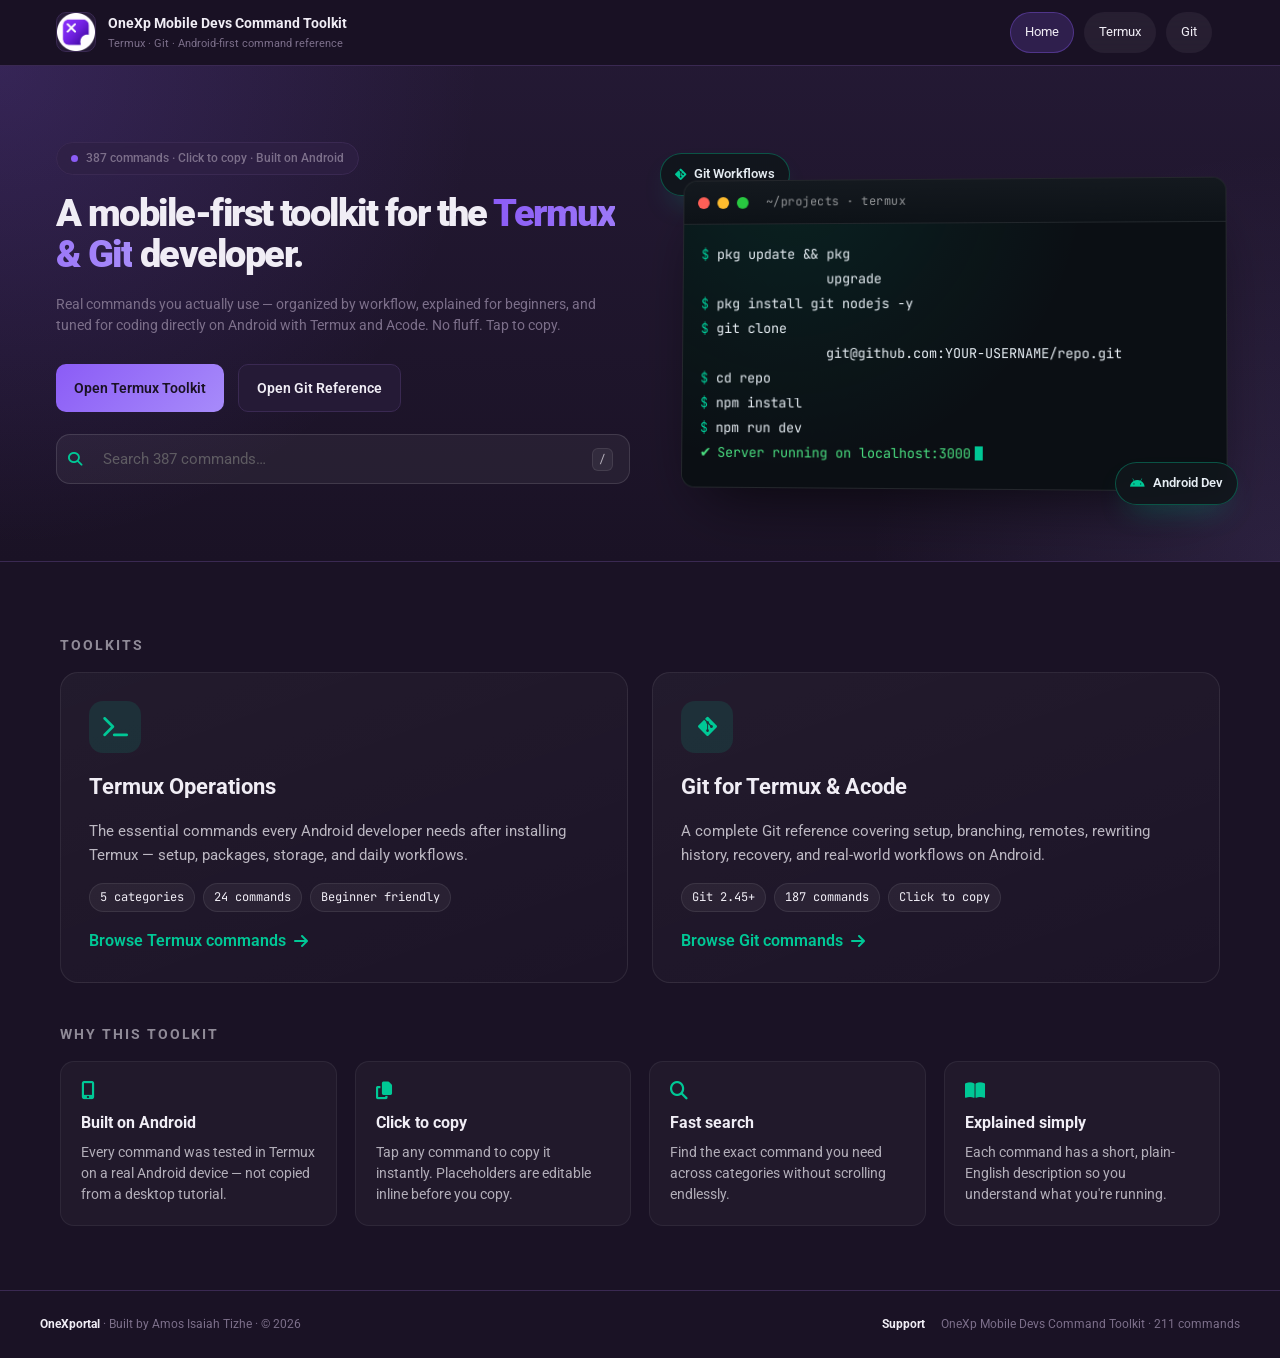
==== commit e0960a1b: "Update URLs and references to new domain for OneXp Mobile Devs Command Toolkit - Changed canonical U" ====
--- a/index.html
+++ b/index.html
@@ -1,5 +1,6 @@
 <!DOCTYPE html>
 <html lang="en">
+
 <head>
   <meta charset="UTF-8">
   <meta name="viewport" content="width=device-width, initial-scale=1.0">
@@ -13,10 +14,9 @@
   <meta name="author" content="Amos Isaiah Tizhe">
   <meta name="publisher" content="OneXportal">
 
-  <link rel="canonical" href="https://onexpcmdtoolkits.netlify.app/">
-
-  <meta name="robots"
-    content="index, follow, max-image-preview:large, max-snippet:-1, max-video-preview:-1">
+  <link rel="canonical" href="https://devtoolkit.onexportalhq.com/">
+
+  <meta name="robots" content="index, follow, max-image-preview:large, max-snippet:-1, max-video-preview:-1">
 
   <meta name="application-name" content="OneXp Mobile Devs Command Toolkit">
 
@@ -33,8 +33,8 @@
   <meta property="og:title" content="OneXp Mobile Devs Command Toolkit — Termux & Git Command Reference for Android">
   <meta property="og:description"
     content="A handcrafted, offline-first command toolkit for Android developers. Browse Termux and Git commands with click-to-copy support and full offline access.">
-  <meta property="og:url" content="https://onexpcmdtoolkits.netlify.app/">
-  <meta property="og:image" content="https://onexpcmdtoolkits.netlify.app/img/icon-512.png">
+  <meta property="og:url" content="https://devtoolkit.onexportalhq.com/">
+  <meta property="og:image" content="https://devtoolkit.onexportalhq.com/img/icon-512.png">
   <meta property="og:image:width" content="512">
   <meta property="og:image:height" content="512">
   <meta property="og:locale" content="en_US">
@@ -44,8 +44,7 @@
   <meta name="twitter:title" content="OneXp Mobile Devs Command Toolkit">
   <meta name="twitter:description"
     content="Offline-first Termux & Git command reference for Android developers. Built for Termux and Acode.">
-  <meta name="twitter:image"
-    content="https://onexpcmdtoolkits.netlify.app/img/icon-512.png">
+  <meta name="twitter:image" content="https://devtoolkit.onexportalhq.com/img/icon-512.png">
 
   <!-- Structured Data -->
   <script type="application/ld+json">
@@ -54,32 +53,32 @@
     "@graph": [
       {
         "@type": "WebSite",
-        "@id": "https://onexpcmdtoolkits.netlify.app/#website",
-        "url": "https://onexpcmdtoolkits.netlify.app/",
+        "@id": "https://devtoolkit.onexportalhq.com/#website",
+        "url": "https://devtoolkit.onexportalhq.com/",
         "name": "OneXp Mobile Devs Command Toolkit",
         "description": "Offline-first Termux and Git command reference for Android developers.",
         "inLanguage": "en",
         "publisher": {
-          "@id": "https://onexpcmdtoolkits.netlify.app/#organization"
+          "@id": "https://devtoolkit.onexportalhq.com/#organization"
         }
       },
       {
         "@type": "Organization",
-        "@id": "https://onexpcmdtoolkits.netlify.app/#organization",
+        "@id": "https://devtoolkit.onexportalhq.com/#organization",
         "name": "OneXportal",
-        "url": "https://onexpcmdtoolkits.netlify.app/",
+        "url": "https://devtoolkit.onexportalhq.com/",
         "logo": {
           "@type": "ImageObject",
-          "url": "https://onexpcmdtoolkits.netlify.app/img/logo.png"
+          "url": "https://devtoolkit.onexportalhq.com/img/logo.png"
         }
       },
       {
         "@type": "Person",
-        "@id": "https://onexpcmdtoolkits.netlify.app/#author",
+        "@id": "https://devtoolkit.onexportalhq.com/#author",
         "name": "Amos Isaiah Tizhe",
         "jobTitle": "Founder & Developer",
         "worksFor": {
-          "@id": "https://onexpcmdtoolkits.netlify.app/#organization"
+          "@id": "https://devtoolkit.onexportalhq.com/#organization"
         }
       },
       {
@@ -87,12 +86,12 @@
         "name": "OneXp Mobile Devs Command Toolkit",
         "applicationCategory": "DeveloperApplication",
         "operatingSystem": "Android, Web",
-        "url": "https://onexpcmdtoolkits.netlify.app/",
+        "url": "https://devtoolkit.onexportalhq.com/",
         "author": {
-          "@id": "https://onexpcmdtoolkits.netlify.app/#author"
+          "@id": "https://devtoolkit.onexportalhq.com/#author"
         },
         "publisher": {
-          "@id": "https://onexpcmdtoolkits.netlify.app/#organization"
+          "@id": "https://devtoolkit.onexportalhq.com/#organization"
         },
         "offers": {
           "@type": "Offer",
@@ -122,15 +121,18 @@
     rel="stylesheet">
 
   <!-- Font Awesome -->
-  <link rel="stylesheet"
-    href="https://cdnjs.cloudflare.com/ajax/libs/font-awesome/6.5.1/css/all.min.css">
+  <link rel="stylesheet" href="https://cdnjs.cloudflare.com/ajax/libs/font-awesome/6.5.1/css/all.min.css">
 
   <!-- Styles -->
   <link rel="stylesheet" href="assets/css/git-styles.css">
 
   <style>
     /* Index-only styles — scoped so they don't affect other pages */
-    .home-main { max-width: 1200px; margin: 0 auto; padding: 32px 20px 64px; }
+    .home-main {
+      max-width: 1200px;
+      margin: 0 auto;
+      padding: 32px 20px 64px;
+    }
 
     .toolkit-grid {
       display: grid;
@@ -146,56 +148,96 @@
       gap: 16px;
       padding: 28px;
       border-radius: 18px;
-      background: linear-gradient(160deg, rgba(255,255,255,0.04), rgba(255,255,255,0.01));
-      border: 1px solid rgba(255,255,255,0.08);
+      background: linear-gradient(160deg, rgba(255, 255, 255, 0.04), rgba(255, 255, 255, 0.01));
+      border: 1px solid rgba(255, 255, 255, 0.08);
       text-decoration: none;
       color: inherit;
       transition: transform .25s ease, border-color .25s ease, box-shadow .25s ease;
       overflow: hidden;
     }
+
     .toolkit-card::before {
       content: "";
-      position: absolute; inset: 0;
-      background: radial-gradient(600px circle at var(--mx,50%) var(--my,0%), rgba(0,200,150,0.12), transparent 40%);
-      opacity: 0; transition: opacity .3s ease;
+      position: absolute;
+      inset: 0;
+      background: radial-gradient(600px circle at var(--mx, 50%) var(--my, 0%), rgba(0, 200, 150, 0.12), transparent 40%);
+      opacity: 0;
+      transition: opacity .3s ease;
       pointer-events: none;
     }
-    .toolkit-card:hover { transform: translateY(-4px); border-color: rgba(0,200,150,0.4); box-shadow: 0 18px 40px -20px rgba(0,200,150,0.35); }
-    .toolkit-card:hover::before { opacity: 1; }
+
+    .toolkit-card:hover {
+      transform: translateY(-4px);
+      border-color: rgba(0, 200, 150, 0.4);
+      box-shadow: 0 18px 40px -20px rgba(0, 200, 150, 0.35);
+    }
+
+    .toolkit-card:hover::before {
+      opacity: 1;
+    }
 
     .toolkit-icon {
-      width: 52px; height: 52px;
-      display: grid; place-items: center;
+      width: 52px;
+      height: 52px;
+      display: grid;
+      place-items: center;
       border-radius: 14px;
-      background: rgba(0,200,150,0.12);
+      background: rgba(0, 200, 150, 0.12);
       color: #00c896;
       font-size: 22px;
     }
-    .toolkit-card h3 { margin: 0; font-size: 22px; font-weight: 700; }
-    .toolkit-card p  { margin: 0; opacity: .75; line-height: 1.55; font-size: 15px; }
+
+    .toolkit-card h3 {
+      margin: 0;
+      font-size: 22px;
+      font-weight: 700;
+    }
+
+    .toolkit-card p {
+      margin: 0;
+      opacity: .75;
+      line-height: 1.55;
+      font-size: 15px;
+    }
 
     .toolkit-meta {
-      display: flex; flex-wrap: wrap; gap: 8px;
+      display: flex;
+      flex-wrap: wrap;
+      gap: 8px;
       font-family: "JetBrains Mono", monospace;
       font-size: 12px;
     }
+
     .toolkit-meta span {
       padding: 4px 10px;
       border-radius: 999px;
-      background: rgba(255,255,255,0.05);
-      border: 1px solid rgba(255,255,255,0.08);
-    }
+      background: rgba(255, 255, 255, 0.05);
+      border: 1px solid rgba(255, 255, 255, 0.08);
+    }
+
     .toolkit-cta {
       margin-top: auto;
-      display: inline-flex; align-items: center; gap: 8px;
-      font-weight: 600; color: #00c896;
-    }
-    .toolkit-cta i { transition: transform .25s ease; }
-    .toolkit-card:hover .toolkit-cta i { transform: translateX(4px); }
+      display: inline-flex;
+      align-items: center;
+      gap: 8px;
+      font-weight: 600;
+      color: #00c896;
+    }
+
+    .toolkit-cta i {
+      transition: transform .25s ease;
+    }
+
+    .toolkit-card:hover .toolkit-cta i {
+      transform: translateX(4px);
+    }
 
     .section-title {
-      font-size: 14px; letter-spacing: .14em; text-transform: uppercase;
-      opacity: .55; margin: 40px 0 16px;
+      font-size: 14px;
+      letter-spacing: .14em;
+      text-transform: uppercase;
+      opacity: .55;
+      margin: 40px 0 16px;
       font-weight: 700;
     }
 
@@ -204,119 +246,237 @@
       grid-template-columns: repeat(auto-fit, minmax(220px, 1fr));
       gap: 18px;
     }
+
     .feature {
-      padding: 20px; border-radius: 14px;
-      background: rgba(255,255,255,0.03);
-      border: 1px solid rgba(255,255,255,0.06);
-    }
-    .feature i { color: #00c896; font-size: 18px; margin-bottom: 10px; display: block; }
-    .feature h4 { margin: 0 0 6px; font-size: 16px; }
-    .feature p  { margin: 0; opacity: .7; font-size: 14px; line-height: 1.5; }
+      padding: 20px;
+      border-radius: 14px;
+      background: rgba(255, 255, 255, 0.03);
+      border: 1px solid rgba(255, 255, 255, 0.06);
+    }
+
+    .feature i {
+      color: #00c896;
+      font-size: 18px;
+      margin-bottom: 10px;
+      display: block;
+    }
+
+    .feature h4 {
+      margin: 0 0 6px;
+      font-size: 16px;
+    }
+
+    .feature p {
+      margin: 0;
+      opacity: .7;
+      font-size: 14px;
+      line-height: 1.5;
+    }
 
     /* ---- Search ---- */
-    .search-wrap { position: relative; margin-top: 22px; max-width: 640px; }
+    .search-wrap {
+      position: relative;
+      margin-top: 22px;
+      max-width: 640px;
+    }
+
     .search-box {
-      display: flex; align-items: center; gap: 10px;
+      display: flex;
+      align-items: center;
+      gap: 10px;
       padding: 12px 16px;
       border-radius: 14px;
-      background: rgba(255,255,255,0.05);
-      border: 1px solid rgba(255,255,255,0.12);
+      background: rgba(255, 255, 255, 0.05);
+      border: 1px solid rgba(255, 255, 255, 0.12);
       transition: border-color .2s ease, box-shadow .2s ease;
       width: 100%;
     }
+
     .search-box:focus-within {
-      border-color: rgba(0,200,150,0.55);
-      box-shadow: 0 0 0 4px rgba(0,200,150,0.12);
-    }
-    .search-box i { color: #00c896; right: auto; left: 12px; font-size: 14px; position: absolute; pointer-events: none; }
+      border-color: rgba(0, 200, 150, 0.55);
+      box-shadow: 0 0 0 4px rgba(0, 200, 150, 0.12);
+    }
+
+    .search-box i {
+      color: #00c896;
+      right: auto;
+      left: 12px;
+      font-size: 14px;
+      position: absolute;
+      pointer-events: none;
+    }
+
     .search-box input {
-      flex: 1; background: transparent; border: 0; outline: 0;
-      color: inherit; font: inherit; font-size: 15px; padding-left: 30px;
+      flex: 1;
+      background: transparent;
+      border: 0;
+      outline: 0;
+      color: inherit;
+      font: inherit;
+      font-size: 15px;
+      padding-left: 30px;
     }
 
     .search-box input::placeholder {
-  opacity: .7;
-}
+      opacity: .7;
+    }
 
     .search-box kbd {
-      font-family: "JetBrains Mono", monospace; font-size: 11px;
-      padding: 2px 6px; border-radius: 6px;
-      background: rgba(255,255,255,0.08);
-      border: 1px solid rgba(255,255,255,0.12);
+      font-family: "JetBrains Mono", monospace;
+      font-size: 11px;
+      padding: 2px 6px;
+      border-radius: 6px;
+      background: rgba(255, 255, 255, 0.08);
+      border: 1px solid rgba(255, 255, 255, 0.12);
       opacity: .7;
     }
+
     .search-results {
-      position: absolute; top: calc(100% + 8px); left: 0; right: 0;
-      max-height: 60vh; overflow-y: auto;
-      background: #111; color: #fff;
-      border: 1px solid rgba(255,255,255,0.12);
+      position: absolute;
+      top: calc(100% + 8px);
+      left: 0;
+      right: 0;
+      max-height: 60vh;
+      overflow-y: auto;
+      background: #111;
+      color: #fff;
+      border: 1px solid rgba(255, 255, 255, 0.12);
       border-radius: 14px;
-      box-shadow: 0 20px 50px -20px rgba(0,0,0,0.6);
+      box-shadow: 0 20px 50px -20px rgba(0, 0, 0, 0.6);
       z-index: 50;
       display: none;
     }
-    .search-results.open { display: block; }
+
+    .search-results.open {
+      display: block;
+    }
+
     .search-status {
-      padding: 14px 16px; font-size: 13px; opacity: .7;
-    }
+      padding: 14px 16px;
+      font-size: 13px;
+      opacity: .7;
+    }
+
     .search-group-title {
       padding: 10px 16px 6px;
-      font-size: 11px; letter-spacing: .14em; text-transform: uppercase;
-      opacity: .55; font-weight: 700;
-      position: sticky; top: 0; background: #111;
-    }
+      font-size: 11px;
+      letter-spacing: .14em;
+      text-transform: uppercase;
+      opacity: .55;
+      font-weight: 700;
+      position: sticky;
+      top: 0;
+      background: #111;
+    }
+
     .search-item {
-      display: block; padding: 10px 16px;
-      text-decoration: none; color: inherit;
-      border-top: 1px solid rgba(255,255,255,0.04);
-    }
-    .search-item:hover, .search-item.active { background: rgba(0,200,150,0.10); }
+      display: block;
+      padding: 10px 16px;
+      text-decoration: none;
+      color: inherit;
+      border-top: 1px solid rgba(255, 255, 255, 0.04);
+    }
+
+    .search-item:hover,
+    .search-item.active {
+      background: rgba(0, 200, 150, 0.10);
+    }
+
     .search-item code {
-      font-family: "JetBrains Mono", monospace; font-size: 13px;
-      color: #00c896; display: block;
-      white-space: nowrap; overflow: hidden; text-overflow: ellipsis;
-    }
+      font-family: "JetBrains Mono", monospace;
+      font-size: 13px;
+      color: #00c896;
+      display: block;
+      white-space: nowrap;
+      overflow: hidden;
+      text-overflow: ellipsis;
+    }
+
     .search-item .desc {
-      font-size: 12px; opacity: .65; margin-top: 2px;
-      white-space: nowrap; overflow: hidden; text-overflow: ellipsis;
-    }
+      font-size: 12px;
+      opacity: .65;
+      margin-top: 2px;
+      white-space: nowrap;
+      overflow: hidden;
+      text-overflow: ellipsis;
+    }
+
     .search-item mark {
-      background: rgba(0,200,150,0.30); color: inherit;
-      padding: 0 1px; border-radius: 2px;
+      background: rgba(0, 200, 150, 0.30);
+      color: inherit;
+      padding: 0 1px;
+      border-radius: 2px;
     }
 
     /* ---- Hero layout with terminal ---- */
-    .hero-inner { display: grid; grid-template-columns: 1.05fr 1fr; gap: 48px; align-items: center; }
-    @media (max-width: 960px) { .hero-inner { grid-template-columns: 1fr; gap: 36px; } }
-
-    .hero-visual { position: relative; margin-top: 2.5rem; }
+    .hero-inner {
+      display: grid;
+      grid-template-columns: 1.05fr 1fr;
+      gap: 48px;
+      align-items: center;
+    }
+
+    @media (max-width: 960px) {
+      .hero-inner {
+        grid-template-columns: 1fr;
+        gap: 36px;
+      }
+    }
+
+    .hero-visual {
+      position: relative;
+      margin-top: 2.5rem;
+    }
 
     .terminal {
       position: relative;
       border-radius: 14px;
       background: #0b0f14;
-      border: 1px solid rgba(255,255,255,0.10);
-      box-shadow: 0 30px 60px -25px rgba(0,0,0,0.7),
-                  0 0 0 1px rgba(0,200,150,0.08) inset;
+      border: 1px solid rgba(255, 255, 255, 0.10);
+      box-shadow: 0 30px 60px -25px rgba(0, 0, 0, 0.7),
+        0 0 0 1px rgba(0, 200, 150, 0.08) inset;
       overflow: hidden;
       font-family: "JetBrains Mono", monospace;
       transform: perspective(1400px) rotateY(-4deg) rotateX(2deg);
       transition: transform .4s ease;
     }
-    .terminal:hover { transform: perspective(1400px) rotateY(-2deg) rotateX(1deg); }
+
+    .terminal:hover {
+      transform: perspective(1400px) rotateY(-2deg) rotateX(1deg);
+    }
 
     .terminal-head {
-      display: flex; align-items: center; gap: 8px;
+      display: flex;
+      align-items: center;
+      gap: 8px;
       padding: 12px 14px;
       background: linear-gradient(180deg, #14191f, #0d1217);
-      border-bottom: 1px solid rgba(255,255,255,0.06);
-    }
-    .terminal-dot { width: 12px; height: 12px; border-radius: 50%; display: inline-block; }
-    .terminal-dot.r { background: #ff5f57; }
-    .terminal-dot.y { background: #febc2e; }
-    .terminal-dot.g { background: #28c840; }
+      border-bottom: 1px solid rgba(255, 255, 255, 0.06);
+    }
+
+    .terminal-dot {
+      width: 12px;
+      height: 12px;
+      border-radius: 50%;
+      display: inline-block;
+    }
+
+    .terminal-dot.r {
+      background: #ff5f57;
+    }
+
+    .terminal-dot.y {
+      background: #febc2e;
+    }
+
+    .terminal-dot.g {
+      background: #28c840;
+    }
+
     .terminal-title {
-      margin-left: 10px; font-size: 12px; color: rgba(255,255,255,0.55);
+      margin-left: 10px;
+      font-size: 12px;
+      color: rgba(255, 255, 255, 0.55);
       letter-spacing: .04em;
     }
 
@@ -326,48 +486,113 @@
       line-height: 1.85;
       color: #e6edf3;
       background:
-        radial-gradient(600px circle at 20% -20%, rgba(0,200,150,0.10), transparent 50%),
+        radial-gradient(600px circle at 20% -20%, rgba(0, 200, 150, 0.10), transparent 50%),
         #0b0f14;
       min-height: 260px;
     }
-    .terminal-body .line { display: block; white-space: pre-wrap; }
-    .terminal-body .prompt { color: #00c896; user-select: none; margin-right: 8px; }
-    .terminal-body .cmd { color: #e6edf3; }
-    .terminal-body .ok  { color: #4ade80; }
-    .terminal-body .tick { color: #4ade80; margin-right: 6px; }
+
+    .terminal-body .line {
+      display: block;
+      white-space: pre-wrap;
+    }
+
+    .terminal-body .prompt {
+      color: #00c896;
+      user-select: none;
+      margin-right: 8px;
+    }
+
+    .terminal-body .cmd {
+      color: #e6edf3;
+    }
+
+    .terminal-body .ok {
+      color: #4ade80;
+    }
+
+    .terminal-body .tick {
+      color: #4ade80;
+      margin-right: 6px;
+    }
+
     .terminal-body .cursor {
-      display: inline-block; width: 8px; height: 1em; vertical-align: -2px;
-      background: #00c896; margin-left: 4px;
+      display: inline-block;
+      width: 8px;
+      height: 1em;
+      vertical-align: -2px;
+      background: #00c896;
+      margin-left: 4px;
       animation: blink 1s steps(1) infinite;
     }
-    @keyframes blink { 50% { opacity: 0; } }
-
-    .terminal-line.typing { visibility: hidden; }
-    .terminal-line.typing.shown { visibility: visible; }
+
+    @keyframes blink {
+      50% {
+        opacity: 0;
+      }
+    }
+
+    .terminal-line.typing {
+      visibility: hidden;
+    }
+
+    .terminal-line.typing.shown {
+      visibility: visible;
+    }
 
     /* Floating badges */
     .float-badge {
       position: absolute;
-      display: inline-flex; align-items: center; gap: 8px;
+      display: inline-flex;
+      align-items: center;
+      gap: 8px;
       padding: 10px 14px;
       border-radius: 999px;
-      background: rgba(17,22,28,0.92);
+      background: rgba(17, 22, 28, 0.92);
       backdrop-filter: blur(6px);
-      border: 1px solid rgba(0,200,150,0.35);
-      color: #e6edf3; font-size: 13px; font-weight: 600;
-      box-shadow: 0 14px 30px -14px rgba(0,200,150,0.45);
+      border: 1px solid rgba(0, 200, 150, 0.35);
+      color: #e6edf3;
+      font-size: 13px;
+      font-weight: 600;
+      box-shadow: 0 14px 30px -14px rgba(0, 200, 150, 0.45);
       animation: floatY 5s ease-in-out infinite;
     }
-    .float-badge i { color: #00c896; }
-    .float-badge.tl { top: -25px; left: -18px; animation-delay: -1s; }
-    .float-badge.br { bottom: -16px; right: -14px; animation-delay: -3s; }
+
+    .float-badge i {
+      color: #00c896;
+    }
+
+    .float-badge.tl {
+      top: -25px;
+      left: -18px;
+      animation-delay: -1s;
+    }
+
+    .float-badge.br {
+      bottom: -16px;
+      right: -14px;
+      animation-delay: -3s;
+    }
+
     @keyframes floatY {
-      0%, 100% { transform: translateY(0); }
-      50%      { transform: translateY(-8px); }
-    }
+
+      0%,
+      100% {
+        transform: translateY(0);
+      }
+
+      50% {
+        transform: translateY(-8px);
+      }
+    }
+
     @media (max-width: 480px) {
-      .float-badge.tl { left: 8px; }
-      .float-badge.br { right: 8px; }
+      .float-badge.tl {
+        left: 8px;
+      }
+
+      .float-badge.br {
+        right: 8px;
+      }
     }
   </style>
 </head>
@@ -400,7 +625,7 @@
         </nav>
       </div>
     </div>
-    
+
   </header>
 
   <!-- Hero -->
@@ -428,19 +653,12 @@
           <a href="git-termux.html" class="hero-btn secondary-btn">Open Git Reference</a>
         </div>
 
-<div class="search-wrap">
+        <div class="search-wrap">
           <div class="search-box" role="search">
             <i class="fa-solid fa-magnifying-glass"></i>
-            <input
-              id="globalSearch"
-              type="search"
-              autocomplete="off"
-              spellcheck="false"
-              placeholder="Search 387 commands…"
-
-              aria-label="Search commands across toolkits"
-              aria-controls="searchResults"
-            >
+            <input id="globalSearch" type="search" autocomplete="off" spellcheck="false"
+              placeholder="Search 387 commands…" aria-label="Search commands across toolkits"
+              aria-controls="searchResults">
             <kbd>/</kbd>
           </div>
           <div id="searchResults" class="search-results" role="listbox" aria-label="Search results"></div>
@@ -459,13 +677,16 @@
             <span class="terminal-title">~/projects · termux</span>
           </div>
           <div class="terminal-body" id="termBody">
-            <span class="line"><span class="prompt">$</span><span class="cmd">pkg update &amp;&amp; pkg upgrade</span></span>
+            <span class="line"><span class="prompt">$</span><span class="cmd">pkg update &amp;&amp; pkg
+                upgrade</span></span>
             <span class="line"><span class="prompt">$</span><span class="cmd">pkg install git nodejs -y</span></span>
-            <span class="line"><span class="prompt">$</span><span class="cmd">git clone git@github.com:YOUR-USERNAME/repo.git</span></span>
+            <span class="line"><span class="prompt">$</span><span class="cmd">git clone
+                git@github.com:YOUR-USERNAME/repo.git</span></span>
             <span class="line"><span class="prompt">$</span><span class="cmd">cd repo</span></span>
             <span class="line"><span class="prompt">$</span><span class="cmd">npm install</span></span>
             <span class="line"><span class="prompt">$</span><span class="cmd">npm run dev</span></span>
-            <span class="line"><span class="tick">✔</span><span class="ok">Server running on localhost:3000</span><span class="cursor"></span></span>
+            <span class="line"><span class="tick">✔</span><span class="ok">Server running on localhost:3000</span><span
+                class="cursor"></span></span>
           </div>
         </div>
 
@@ -483,7 +704,8 @@
       <a href="termux-ops.html" class="toolkit-card" data-tilt>
         <div class="toolkit-icon"><i class="fa-solid fa-terminal"></i></div>
         <h3>Termux Operations</h3>
-        <p>The essential commands every Android developer needs after installing Termux — setup, packages, storage, and daily workflows.</p>
+        <p>The essential commands every Android developer needs after installing Termux — setup, packages, storage, and
+          daily workflows.</p>
         <div class="toolkit-meta">
           <span>5 categories</span>
           <span>24 commands</span>
@@ -495,7 +717,8 @@
       <a href="git-termux.html" class="toolkit-card" data-tilt>
         <div class="toolkit-icon"><i class="fa-brands fa-git-alt"></i></div>
         <h3>Git for Termux &amp; Acode</h3>
-        <p>A complete Git reference covering setup, branching, remotes, rewriting history, recovery, and real-world workflows on Android.</p>
+        <p>A complete Git reference covering setup, branching, remotes, rewriting history, recovery, and real-world
+          workflows on Android.</p>
         <div class="toolkit-meta">
           <span>Git 2.45+</span>
           <span>187 commands</span>
@@ -536,22 +759,25 @@
   <footer class="footer">
     <div class="footer-inner">
       <div>
-        <a href="https://amos-isaiah-tizhe.onrender.com" target="_blank"><strong>OneXportal</strong></a>
+        <a href="https://onexportalhq.com/about-onexportal/" target="_blank"><strong>OneXportal</strong></a>
         · Built by Amos Isaiah Tizhe · © 2026
       </div>
       <div class="footer-links">
-        <a href="https://amos-isaiah-tizhe.onrender.com/#contact" target="_blank"><strong>Support</strong></a>
+        <a href="https://onexportalhq.com/contact-us/" target="_blank"><strong>Support</strong></a>
         <span>OneXp Mobile Devs Command Toolkit · 211 commands</span>
       </div>
     </div>
   </footer>
-<div id="install-banner" style="display:none;position:fixed;bottom:0;left:0;right:0;background:#0d1117;color:#c9d1d9;padding:12px 16px;font-family:system-ui,sans-serif;font-size:14px;z-index:1000;border-top:1px solid #30363d;align-items:center;justify-content:space-between;gap:12px;">
-  <span>Install OneXp Mobile Devs Command Toolkit for offline access</span>
-  <div style="display:flex;gap:8px;">
-    <button id="install-btn" style="background:#8b5cf6;color:#fff;border:none;padding:8px 14px;border-radius:6px;font-size:14px;cursor:pointer;font-weight:500;">Install</button>
-    <button id="dismiss-btn" style="background:transparent;color:#8b949e;border:1px solid #30363d;padding:8px 14px;border-radius:6px;font-size:14px;cursor:pointer;">Dismiss</button>
+  <div id="install-banner"
+    style="display:none;position:fixed;bottom:0;left:0;right:0;background:#0d1117;color:#c9d1d9;padding:12px 16px;font-family:system-ui,sans-serif;font-size:14px;z-index:1000;border-top:1px solid #30363d;align-items:center;justify-content:space-between;gap:12px;">
+    <span>Install OneXp Mobile Devs Command Toolkit for offline access</span>
+    <div style="display:flex;gap:8px;">
+      <button id="install-btn"
+        style="background:#8b5cf6;color:#fff;border:none;padding:8px 14px;border-radius:6px;font-size:14px;cursor:pointer;font-weight:500;">Install</button>
+      <button id="dismiss-btn"
+        style="background:transparent;color:#8b949e;border:1px solid #30363d;padding:8px 14px;border-radius:6px;font-size:14px;cursor:pointer;">Dismiss</button>
+    </div>
   </div>
-</div>
   <script>
     // Subtle hover-glow tracking on toolkit cards (progressive enhancement)
     document.querySelectorAll('[data-tilt]').forEach(card => {
@@ -562,190 +788,191 @@
       });
     });
 
-/* ---------------- Global Search (JSON-indexed) ---------------- */
-(function () {
-  const input   = document.getElementById('globalSearch');
-  const results = document.getElementById('searchResults');
-  if (!input || !results) return;
-
-  const SOURCES = [
-    { label: 'Termux Operations',     url: 'termux-ops.html', data: 'assets/data/commands-termux.json' },
-    { label: 'Git for Termux & Acode', url: 'git-termux.html', data: 'assets/data/commands-git.json'    },
-  ];
-
-  let index = null;
-  let loading = null;
-  let activeIdx = -1;
-
-  function escapeHtml(s) {
-    return String(s).replace(/[&<>"']/g, c => ({
-      '&':'&amp;','<':'&lt;','>':'&gt;','"':'&quot;',"'":'&#39;'
-    }[c]));
-  }
-  function highlight(text, q) {
-    const esc = escapeHtml(text);
-    if (!q) return esc;
-    const re = new RegExp('(' + q.replace(/[.*+?^${}()|[\]\\]/g, '\\$&') + ')', 'ig');
-    return esc.replace(re, '<mark>$1</mark>');
-  }
-
-  // Flatten a {categories:[{commands:[...]}, ...]} JSON file into search items.
-  function flatten(json, source) {
-    const out = [];
-    const cats = (json && json.categories) || [];
-    cats.forEach(cat => {
-      (cat.commands || []).forEach(cmd => {
-        const command = (cmd.command || cmd.code || '').trim();
-        if (!command) return;
-        out.push({
-          label:  source.label,
-          url:    source.url,
-          anchor: cmd.id ? '#cmd-' + cmd.id : '',
-          cmd:    command,
-          title:  (cmd.title || '').trim(),
-          desc:   (cmd.description || cmd.whenToUse || '').trim().replace(/\s+/g, ' ').slice(0, 200)
+    /* ---------------- Global Search (JSON-indexed) ---------------- */
+    (function () {
+      const input = document.getElementById('globalSearch');
+      const results = document.getElementById('searchResults');
+      if (!input || !results) return;
+
+      const SOURCES = [
+        { label: 'Termux Operations', url: 'termux-ops.html', data: 'assets/data/commands-termux.json' },
+        { label: 'Git for Termux & Acode', url: 'git-termux.html', data: 'assets/data/commands-git.json' },
+      ];
+
+      let index = null;
+      let loading = null;
+      let activeIdx = -1;
+
+      function escapeHtml(s) {
+        return String(s).replace(/[&<>"']/g, c => ({
+          '&': '&amp;', '<': '&lt;', '>': '&gt;', '"': '&quot;', "'": '&#39;'
+        }[c]));
+      }
+      function highlight(text, q) {
+        const esc = escapeHtml(text);
+        if (!q) return esc;
+        const re = new RegExp('(' + q.replace(/[.*+?^${}()|[\]\\]/g, '\\$&') + ')', 'ig');
+        return esc.replace(re, '<mark>$1</mark>');
+      }
+
+      // Flatten a {categories:[{commands:[...]}, ...]} JSON file into search items.
+      function flatten(json, source) {
+        const out = [];
+        const cats = (json && json.categories) || [];
+        cats.forEach(cat => {
+          (cat.commands || []).forEach(cmd => {
+            const command = (cmd.command || cmd.code || '').trim();
+            if (!command) return;
+            out.push({
+              label: source.label,
+              url: source.url,
+              anchor: cmd.id ? '#cmd-' + cmd.id : '',
+              cmd: command,
+              title: (cmd.title || '').trim(),
+              desc: (cmd.description || cmd.whenToUse || '').trim().replace(/\s+/g, ' ').slice(0, 200)
+            });
+          });
         });
-      });
-    });
-    return out;
-  }
-
-  async function buildIndex() {
-    if (index) return index;
-    if (loading) return loading;
-    results.classList.add('open');
-    results.innerHTML = '<div class="search-status">Indexing commands…</div>';
-    loading = Promise.all(SOURCES.map(async src => {
-      try {
-        const res  = await fetch(src.data, { credentials: 'same-origin' });
-        if (!res.ok) throw new Error('HTTP ' + res.status);
-        const json = await res.json();
-        return flatten(json, src);
-      } catch (e) {
-        console.warn('Search: failed to index', src.data, e);
-        return [];
-      }
-    })).then(chunks => { index = chunks.flat(); return index; });
-    return loading;
-  }
-
-  function render(q) {
-    if (!q) { results.classList.remove('open'); results.innerHTML = ''; return; }
-    if (!index) {
-      results.classList.add('open');
-      results.innerHTML = '<div class="search-status">Indexing commands…</div>';
-      return;
-    }
-    const ql = q.toLowerCase();
-    const matches = index.filter(it =>
-         it.cmd.toLowerCase().includes(ql)
-      || (it.title && it.title.toLowerCase().includes(ql))
-      || (it.desc  && it.desc.toLowerCase().includes(ql))
-    ).slice(0, 50);
-
-    if (!matches.length) {
-      results.classList.add('open');
-      results.innerHTML = `<div class="search-status">No commands match “${escapeHtml(q)}”.</div>`;
-      return;
-    }
-
-    const groups = {};
-    matches.forEach(m => { (groups[m.label] ||= []).push(m); });
-
-    let html = '';
-    for (const label of Object.keys(groups)) {
-      html += `<div class="search-group-title">${escapeHtml(label)} · ${groups[label].length}</div>`;
-      html += groups[label].map((m, i) => `
+        return out;
+      }
+
+      async function buildIndex() {
+        if (index) return index;
+        if (loading) return loading;
+        results.classList.add('open');
+        results.innerHTML = '<div class="search-status">Indexing commands…</div>';
+        loading = Promise.all(SOURCES.map(async src => {
+          try {
+            const res = await fetch(src.data, { credentials: 'same-origin' });
+            if (!res.ok) throw new Error('HTTP ' + res.status);
+            const json = await res.json();
+            return flatten(json, src);
+          } catch (e) {
+            console.warn('Search: failed to index', src.data, e);
+            return [];
+          }
+        })).then(chunks => { index = chunks.flat(); return index; });
+        return loading;
+      }
+
+      function render(q) {
+        if (!q) { results.classList.remove('open'); results.innerHTML = ''; return; }
+        if (!index) {
+          results.classList.add('open');
+          results.innerHTML = '<div class="search-status">Indexing commands…</div>';
+          return;
+        }
+        const ql = q.toLowerCase();
+        const matches = index.filter(it =>
+          it.cmd.toLowerCase().includes(ql)
+          || (it.title && it.title.toLowerCase().includes(ql))
+          || (it.desc && it.desc.toLowerCase().includes(ql))
+        ).slice(0, 50);
+
+        if (!matches.length) {
+          results.classList.add('open');
+          results.innerHTML = `<div class="search-status">No commands match “${escapeHtml(q)}”.</div>`;
+          return;
+        }
+
+        const groups = {};
+        matches.forEach(m => { (groups[m.label] ||= []).push(m); });
+
+        let html = '';
+        for (const label of Object.keys(groups)) {
+          html += `<div class="search-group-title">${escapeHtml(label)} · ${groups[label].length}</div>`;
+          html += groups[label].map((m, i) => `
         <a class="search-item" href="${m.url}${m.anchor}" data-idx="${i}">
           <code>${highlight(m.cmd, q)}</code>
           ${m.title ? `<div class="desc"><strong>${highlight(m.title, q)}</strong></div>` : ''}
-          ${m.desc  ? `<div class="desc">${highlight(m.desc, q)}</div>` : ''}
+          ${m.desc ? `<div class="desc">${highlight(m.desc, q)}</div>` : ''}
         </a>
       `).join('');
-    }
-    results.classList.add('open');
-    results.innerHTML = html;
-    activeIdx = -1;
-  }
-
-  let debounce;
-  input.addEventListener('input', () => {
-    const q = input.value.trim();
-    clearTimeout(debounce);
-    if (!q) { results.classList.remove('open'); return; }
-    debounce = setTimeout(async () => { await buildIndex(); render(q); }, 120);
-  });
-
-  input.addEventListener('focus', () => {
-    if (input.value.trim()) results.classList.add('open');
-  });
-
-  input.addEventListener('keydown', e => {
-    const items = results.querySelectorAll('.search-item');
-    if (!items.length) return;
-    if      (e.key === 'ArrowDown') { e.preventDefault(); activeIdx = (activeIdx + 1) % items.length; }
-    else if (e.key === 'ArrowUp')   { e.preventDefault(); activeIdx = (activeIdx - 1 + items.length) % items.length; }
-    else if (e.key === 'Enter' && activeIdx >= 0) { e.preventDefault(); items[activeIdx].click(); return; }
-    else if (e.key === 'Escape')    { results.classList.remove('open'); input.blur(); return; }
-    else return;
-    items.forEach(el => el.classList.remove('active'));
-    const el = items[activeIdx];
-    if (el) { el.classList.add('active'); el.scrollIntoView({ block: 'nearest' }); }
-  });
-
-  document.addEventListener('click', e => {
-    if (!e.target.closest('.search-wrap')) results.classList.remove('open');
-  });
-
-  document.addEventListener('keydown', e => {
-    if (e.key === '/' && !/^(INPUT|TEXTAREA|SELECT)$/.test(document.activeElement.tagName)) {
-      e.preventDefault();
-      input.focus();
-    }
-  });
-})();
+        }
+        results.classList.add('open');
+        results.innerHTML = html;
+        activeIdx = -1;
+      }
+
+      let debounce;
+      input.addEventListener('input', () => {
+        const q = input.value.trim();
+        clearTimeout(debounce);
+        if (!q) { results.classList.remove('open'); return; }
+        debounce = setTimeout(async () => { await buildIndex(); render(q); }, 120);
+      });
+
+      input.addEventListener('focus', () => {
+        if (input.value.trim()) results.classList.add('open');
+      });
+
+      input.addEventListener('keydown', e => {
+        const items = results.querySelectorAll('.search-item');
+        if (!items.length) return;
+        if (e.key === 'ArrowDown') { e.preventDefault(); activeIdx = (activeIdx + 1) % items.length; }
+        else if (e.key === 'ArrowUp') { e.preventDefault(); activeIdx = (activeIdx - 1 + items.length) % items.length; }
+        else if (e.key === 'Enter' && activeIdx >= 0) { e.preventDefault(); items[activeIdx].click(); return; }
+        else if (e.key === 'Escape') { results.classList.remove('open'); input.blur(); return; }
+        else return;
+        items.forEach(el => el.classList.remove('active'));
+        const el = items[activeIdx];
+        if (el) { el.classList.add('active'); el.scrollIntoView({ block: 'nearest' }); }
+      });
+
+      document.addEventListener('click', e => {
+        if (!e.target.closest('.search-wrap')) results.classList.remove('open');
+      });
+
+      document.addEventListener('keydown', e => {
+        if (e.key === '/' && !/^(INPUT|TEXTAREA|SELECT)$/.test(document.activeElement.tagName)) {
+          e.preventDefault();
+          input.focus();
+        }
+      });
+    })();
   </script>
   <!-- Service Worker Registration for PWA functionality -->
   <script>
-  if ('serviceWorker' in navigator) {
-    window.addEventListener('load', function () {
-      navigator.serviceWorker.register('/sw.js').catch(console.warn);
+    if ('serviceWorker' in navigator) {
+      window.addEventListener('load', function () {
+        navigator.serviceWorker.register('/sw.js').catch(console.warn);
+      });
+    }
+  </script>
+  <!-- PWA Install Prompt Handling -->
+  <script>
+    let deferredPrompt;
+    const banner = document.getElementById('install-banner');
+    const installBtn = document.getElementById('install-btn');
+    const dismissBtn = document.getElementById('dismiss-btn');
+
+    // Don't show if already installed or previously dismissed
+    const isDismissed = localStorage.getItem('install-banner-dismissed');
+    const isStandalone = window.matchMedia('(display-mode: standalone)').matches || navigator.standalone;
+
+    if (!isDismissed && !isStandalone) {
+      window.addEventListener('beforeinstallprompt', (e) => {
+        e.preventDefault();
+        deferredPrompt = e;
+        banner.style.display = 'flex';
+      });
+    }
+
+    installBtn.addEventListener('click', async () => {
+      if (!deferredPrompt) return;
+      deferredPrompt.prompt();
+      const { outcome } = await deferredPrompt.userChoice;
+      if (outcome === 'accepted') {
+        banner.style.display = 'none';
+      }
+      deferredPrompt = null;
     });
-  }
-</script>
-<!-- PWA Install Prompt Handling -->
-<script>
-let deferredPrompt;
-const banner = document.getElementById('install-banner');
-const installBtn = document.getElementById('install-btn');
-const dismissBtn = document.getElementById('dismiss-btn');
-
-// Don't show if already installed or previously dismissed
-const isDismissed = localStorage.getItem('install-banner-dismissed');
-const isStandalone = window.matchMedia('(display-mode: standalone)').matches || navigator.standalone;
-
-if (!isDismissed && !isStandalone) {
-  window.addEventListener('beforeinstallprompt', (e) => {
-    e.preventDefault();
-    deferredPrompt = e;
-    banner.style.display = 'flex';
-  });
-}
-
-installBtn.addEventListener('click', async () => {
-  if (!deferredPrompt) return;
-  deferredPrompt.prompt();
-  const { outcome } = await deferredPrompt.userChoice;
-  if (outcome === 'accepted') {
-    banner.style.display = 'none';
-  }
-  deferredPrompt = null;
-});
-
-dismissBtn.addEventListener('click', () => {
-  banner.style.display = 'none';
-  localStorage.setItem('install-banner-dismissed', '1');
-});
-</script>
+
+    dismissBtn.addEventListener('click', () => {
+      banner.style.display = 'none';
+      localStorage.setItem('install-banner-dismissed', '1');
+    });
+  </script>
 </body>
-</html>
+
+</html>
